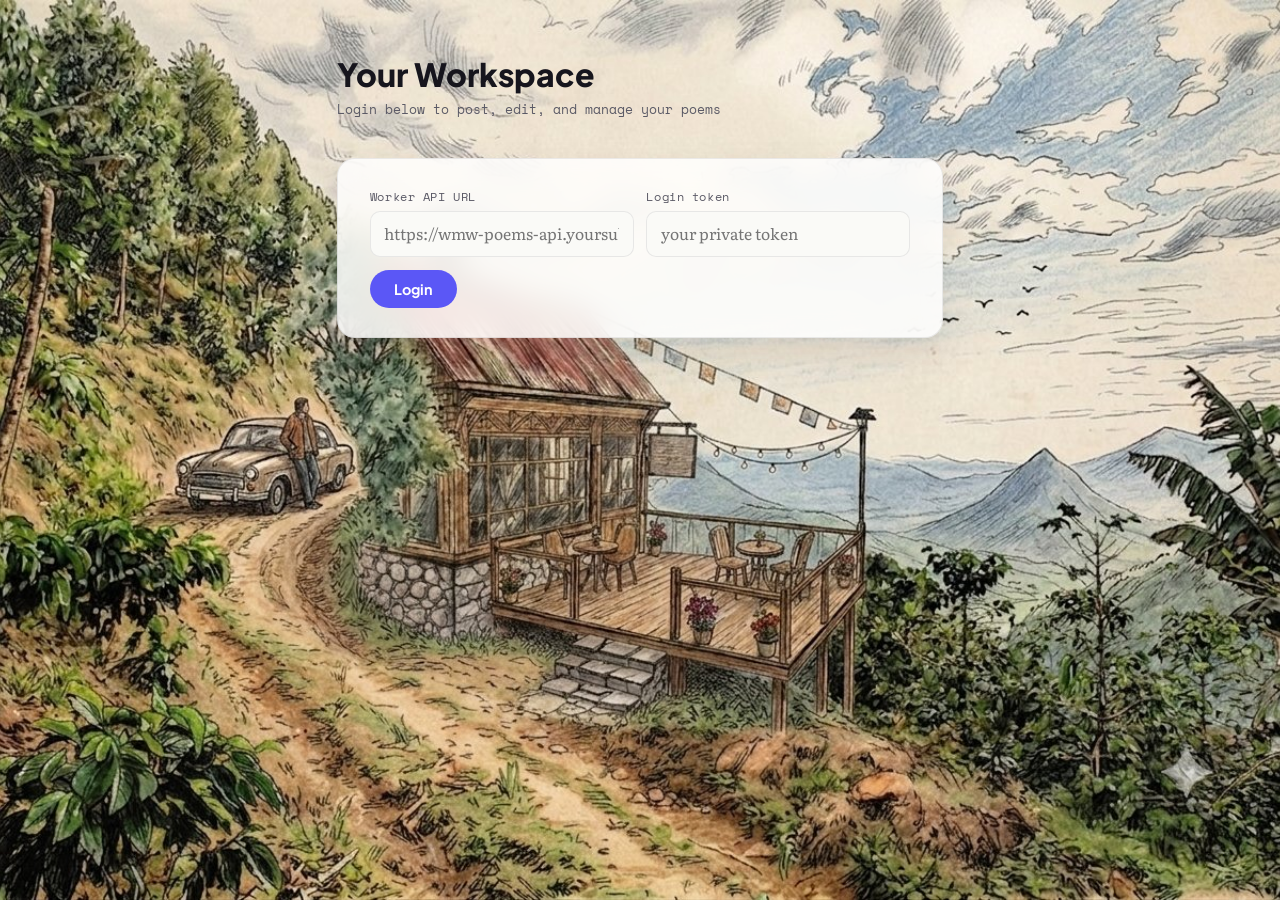
==== login.html @ 7a577642 "Add files via upload" ====
<!DOCTYPE html>
<html lang="en">
<head>
<meta charset="UTF-8">
<meta name="viewport" content="width=device-width, initial-scale=1.0">
<title>Login — Your Workspace | Words and Music on Wheels</title>
<meta name="robots" content="noindex, nofollow">
<link rel="icon" href="favicon.ico" type="image/x-icon">
<link rel="preconnect" href="https://fonts.googleapis.com">
<link rel="preconnect" href="https://fonts.gstatic.com" crossorigin>
<link href="https://fonts.googleapis.com/css2?family=Plus+Jakarta+Sans:wght@500;600;700;800&family=Literata:ital,wght@0,400;0,500&family=Space+Mono:wght@400;700&display=swap" rel="stylesheet">
<link rel="stylesheet" href="styles.css">
<style>
  .admin-wrap{ position:relative; z-index:1; max-width:760px; margin:0 auto; padding:6vh 6vw 10vh; }
  .admin-wrap h1{ font-size:2rem; font-weight:800; margin-bottom:0.4rem; color:var(--ink); }
  .admin-wrap .sub{ font-family:var(--mono); font-size:0.8rem; color:var(--ink-soft); margin-bottom:2.4rem; }
  .gate, .panel{
    background:rgba(255,255,255,0.86);
    backdrop-filter:blur(14px) saturate(160%);
    -webkit-backdrop-filter:blur(14px) saturate(160%);
    border:1px solid var(--line); border-radius:18px; padding:1.8rem 2rem; margin-bottom:2rem;
    box-shadow:0 14px 34px rgba(22,21,29,0.1);
  }
  .field{ display:flex; flex-direction:column; gap:0.4rem; margin-bottom:1.1rem; }
  .field label{ font-family:var(--mono); font-size:0.72rem; letter-spacing:0.05em; color:var(--ink-soft); }
  .field input, .field textarea{
    font-family:var(--serif); font-size:0.98rem; color:var(--ink);
    background:var(--bg); border:1px solid var(--line); border-radius:10px;
    padding:0.65rem 0.85rem; resize:vertical;
  }
  .field input:focus, .field textarea:focus{ outline:2px solid var(--indigo); outline-offset:1px; }
  .btn{
    background:var(--indigo); color:#fff; border:none; border-radius:999px;
    padding:0.65rem 1.5rem; font-family:var(--display); font-weight:700;
    font-size:0.9rem; cursor:pointer; transition:opacity 0.2s ease;
  }
  .btn:hover{ opacity:0.88; }
  .btn.danger{ background:var(--coral); }
  .btn.ghost{ background:none; border:1px solid var(--line); color:var(--ink-soft); }
  .status{ font-family:var(--mono); font-size:0.8rem; margin-top:0.8rem; min-height:1.2em; }
  .status.error{ color:var(--coral); }
  .status.ok{ color:var(--teal); }
  .entry-list{ display:flex; flex-direction:column; gap:1rem; }
  .entry-row{
    background:rgba(255,255,255,0.6); border:1px solid var(--line); border-radius:14px;
    padding:1rem 1.2rem; display:flex; justify-content:space-between; align-items:flex-start; gap:1rem;
  }
  .entry-row .meta{ font-family:var(--mono); font-size:0.72rem; color:var(--ink-soft); margin-bottom:0.2rem; }
  .entry-row h3{ font-size:1.05rem; font-weight:700; margin-bottom:0.3rem; }
  .entry-row .actions{ display:flex; gap:0.5rem; flex-shrink:0; }
  .entry-row .actions button{ font-size:0.78rem; padding:0.4rem 0.9rem; }
  #configBar{ display:flex; gap:0.8rem; flex-wrap:wrap; align-items:flex-end; margin-bottom:1.4rem; }
  #configBar .field{ margin-bottom:0; flex:1 1 220px; }
  [hidden]{ display:none !important; }
</style>
</head>
<body>
<div class="page-bg" aria-hidden="true"></div>

<div class="admin-wrap">
  <h1>Your Workspace</h1>
  <p class="sub">Login below to post, edit, and manage your poems</p>

  <div class="gate" id="configBar">
    <div class="field">
      <label for="apiBase">Worker API URL</label>
      <input type="text" id="apiBase" placeholder="https://wmw-poems-api.yoursubdomain.workers.dev">
    </div>
    <div class="field">
      <label for="token">Login token</label>
      <input type="password" id="token" placeholder="your private token">
    </div>
    <button class="btn" id="connectBtn">Login</button>
  </div>

  <p class="status" id="connectStatus"></p>

  <div id="app" hidden>
    <div class="panel">
      <h2 style="font-size:1.2rem; font-weight:800; margin-bottom:0.6rem;">First time setup</h2>
      <p style="font-family:var(--serif); font-size:0.92rem; color:var(--ink-soft); margin-bottom:1rem;">
        Your storage is empty. If you had the original 3 poems on the site before, import them here once —
        this is safe to skip if you already have poems saved.
      </p>
      <button class="btn ghost" id="seedBtn">Import original 3 poems</button>
      <p class="status" id="seedStatus"></p>
    </div>

    <div class="panel">
      <h2 style="font-size:1.2rem; font-weight:800; margin-bottom:1rem;">Add a new poem</h2>
      <div class="field">
        <label for="pDate">Date label (e.g. "14 June")</label>
        <input type="text" id="pDate" placeholder="14 June">
      </div>
      <div class="field">
        <label for="pTitle">Title</label>
        <input type="text" id="pTitle" placeholder="Poem title">
      </div>
      <div class="field">
        <label for="pBody">Lines (one per line)</label>
        <textarea id="pBody" rows="6" placeholder="Line one&#10;Line two&#10;Line three"></textarea>
      </div>
      <div class="field">
        <label for="pSign">Sign-off</label>
        <input type="text" id="pSign" value="— A.B.">
      </div>
      <button class="btn" id="addBtn">Add poem</button>
      <p class="status" id="addStatus"></p>
    </div>

    <div class="panel">
      <h2 style="font-size:1.2rem; font-weight:800; margin-bottom:1rem;">Existing poems</h2>
      <div class="entry-list" id="entryList"></div>
    </div>
  </div>
</div>

<script>
(function(){
  var apiBaseInput = document.getElementById('apiBase');
  var tokenInput = document.getElementById('token');
  var connectBtn = document.getElementById('connectBtn');
  var connectStatus = document.getElementById('connectStatus');
  var app = document.getElementById('app');
  var entryList = document.getElementById('entryList');
  var addBtn = document.getElementById('addBtn');
  var addStatus = document.getElementById('addStatus');
  var seedBtn = document.getElementById('seedBtn');
  var seedStatus = document.getElementById('seedStatus');

  var apiBase = '';
  var token = '';

  try {
    apiBaseInput.value = sessionStorage.getItem('wmw_api_base') || '';
    tokenInput.value = sessionStorage.getItem('wmw_admin_token') || '';
  } catch(e){}

  function escapeHtml(s){
    return String(s).replace(/[&<>"']/g, function(c){
      return {'&':'&amp;','<':'&lt;','>':'&gt;','"':'&quot;',"'":'&#39;'}[c];
    });
  }

  function authHeaders(){
    return { 'Authorization': 'Bearer ' + token, 'Content-Type': 'application/json' };
  }

  function loadPoems(){
    entryList.innerHTML = '<p class="status">Loading…</p>';
    fetch(apiBase + '/poems')
      .then(function(r){ return r.json(); })
      .then(function(poems){
        if(!poems.length){
          entryList.innerHTML = '<p class="status">No poems yet.</p>';
          return;
        }
        entryList.innerHTML = '';
        poems.forEach(function(poem){
          var row = document.createElement('div');
          row.className = 'entry-row';
          row.innerHTML =
            '<div>' +
              '<div class="meta">' + escapeHtml(poem.date || '') + '</div>' +
              '<h3>' + escapeHtml(poem.title) + '</h3>' +
              '<div style="font-size:0.85rem; color:var(--ink-soft); white-space:pre-line;">' +
                escapeHtml(poem.body.join('\n')) +
              '</div>' +
            '</div>' +
            '<div class="actions">' +
              '<button class="btn ghost" data-action="delete" data-id="' + poem.id + '">Delete</button>' +
            '</div>';
          entryList.appendChild(row);
        });
      })
      .catch(function(err){
        entryList.innerHTML = '<p class="status error">Could not load poems: ' + escapeHtml(err.message) + '</p>';
      });
  }

  entryList.addEventListener('click', function(e){
    var btn = e.target.closest('button[data-action="delete"]');
    if(!btn) return;
    if(!confirm('Delete this poem? This cannot be undone.')) return;
    fetch(apiBase + '/poems/' + btn.dataset.id, { method:'DELETE', headers: authHeaders() })
      .then(function(r){ return r.json(); })
      .then(function(){ loadPoems(); })
      .catch(function(err){ alert('Delete failed: ' + err.message); });
  });

  seedBtn.addEventListener('click', function(){
    seedStatus.textContent = 'Importing…';
    seedStatus.className = 'status';
    fetch('poems.json')
      .then(function(r){
        if(!r.ok) throw new Error('poems.json not found at this path (status ' + r.status + ')');
        return r.json();
      })
      .then(function(poems){
        var chain = Promise.resolve();
        poems.forEach(function(poem){
          chain = chain.then(function(){
            return fetch(apiBase + '/poems', {
              method: 'POST',
              headers: authHeaders(),
              body: JSON.stringify(poem)
            });
          });
        });
        return chain;
      })
      .then(function(){
        seedStatus.textContent = 'Imported.';
        seedStatus.className = 'status ok';
        loadPoems();
      })
      .catch(function(err){
        seedStatus.textContent = 'Import failed: ' + err.message;
        seedStatus.className = 'status error';
      });
  });

  connectBtn.addEventListener('click', function(){
    apiBase = apiBaseInput.value.trim().replace(/\/$/, '');
    token = tokenInput.value.trim();
    if(!apiBase || !token){
      connectStatus.textContent = 'Enter both the Worker URL and your login token.';
      connectStatus.className = 'status error';
      return;
    }
    try {
      sessionStorage.setItem('wmw_api_base', apiBase);
      sessionStorage.setItem('wmw_admin_token', token);
    } catch(e){}

    connectStatus.textContent = 'Connecting…';
    connectStatus.className = 'status';

    fetch(apiBase + '/poems')
      .then(function(r){
        if(!r.ok) throw new Error('API responded with ' + r.status);
        return r.json();
      })
      .then(function(){
        connectStatus.textContent = 'Logged in.';
        connectStatus.className = 'status ok';
        app.hidden = false;
        loadPoems();
      })
      .catch(function(err){
        connectStatus.textContent = 'Could not log in: ' + err.message;
        connectStatus.className = 'status error';
      });
  });

  addBtn.addEventListener('click', function(){
    var date = document.getElementById('pDate').value.trim();
    var title = document.getElementById('pTitle').value.trim();
    var bodyLines = document.getElementById('pBody').value.split('\n').map(function(l){ return l.trim(); }).filter(Boolean);
    var sign = document.getElementById('pSign').value.trim() || '— A.B.';

    if(!title || !bodyLines.length){
      addStatus.textContent = 'Title and at least one line are required.';
      addStatus.className = 'status error';
      return;
    }

    addStatus.textContent = 'Saving…';
    addStatus.className = 'status';

    fetch(apiBase + '/poems', {
      method: 'POST',
      headers: authHeaders(),
      body: JSON.stringify({ date: date, title: title, body: bodyLines, sign: sign })
    })
      .then(function(r){
        if(!r.ok) throw new Error('Save failed with status ' + r.status);
        return r.json();
      })
      .then(function(){
        addStatus.textContent = 'Poem added.';
        addStatus.className = 'status ok';
        document.getElementById('pDate').value = '';
        document.getElementById('pTitle').value = '';
        document.getElementById('pBody').value = '';
        loadPoems();
      })
      .catch(function(err){
        addStatus.textContent = err.message;
        addStatus.className = 'status error';
      });
  });

  if(apiBaseInput.value && tokenInput.value){
    connectBtn.click();
  }
})();
</script>
</body>
</html>
---- styles.css ----
/* ============================================
   WORDS AND MUSIC ON WHEELS — light "lab" theme
   ============================================ */
:root{
  --bg:        #FAFAF7;
  --surface:   rgba(255,255,255,0.55);
  --ink:       #16151D;
  --ink-soft:  #5B5A66;
  --line:      rgba(22,21,29,0.08);

  --coral:      #FF6B57;
  --coral-soft: #FFE4DC;
  --coral-bg:   #FFF6F3;

  --indigo:      #5B57F6;
  --indigo-soft: #E4E2FF;
  --indigo-bg:   #F5F4FF;

  --teal:      #0FBF8F;
  --teal-soft: #D3F7EA;
  --teal-bg:   #F1FBF7;

  --amber:     #FFB020;

  --display: 'Plus Jakarta Sans', sans-serif;
  --serif:   'Literata', 'Noto Serif Devanagari', Georgia, serif;
  --mono:    'Space Mono', monospace;
  --hand:    'Kalam', cursive;
}

*,*::before,*::after{ box-sizing:border-box; }
html{ scroll-behavior:smooth; }

.segnav,
.spec,
.plate-card,
.track,
.eq-banner,
.diary-entry{
  backdrop-filter:blur(14px) saturate(160%);
  -webkit-backdrop-filter:blur(14px) saturate(160%);
  border:1px solid rgba(255,255,255,0.4);
}

body{
  margin:0;
  position:relative;
  background:var(--bg);
  color:var(--ink);
  font-family:var(--serif);
  -webkit-font-smoothing:antialiased;
}

.page-bg{
  position:fixed;
  inset:0;
  z-index:-1;
  background:url('hero-bg.jpg') center center / cover no-repeat;
}

h1,h2,h3{ font-family:var(--display); margin:0; }
p{ margin:0; }
a{ color:inherit; }

@media (prefers-reduced-motion: reduce){
  *{ animation-duration:0.01ms !important; animation-iteration-count:1 !important; transition-duration:0.01ms !important; scroll-behavior:auto !important; }
}

/* ============================================
   HERO
   ============================================ */
.hero{
  position:relative;
  min-height:100svh;
  display:flex;
  flex-direction:column;
  justify-content:center;
  padding:8vh 6vw 10vh;
  overflow:hidden;
}

.hero-scene{
  position:absolute;
  inset:0;
  z-index:0;
  overflow:hidden;
}
.hero-scene svg{
  width:100%;
  height:100%;
  display:block;
}
.hero-scrim{
  position:absolute;
  inset:0;
  background:linear-gradient(180deg,
    rgba(251,246,236,0.10) 0%,
    rgba(251,246,236,0.02) 45%,
    rgba(251,246,236,0) 100%);
  pointer-events:none;
}

.hero-inner{
  position:relative;
  z-index:1;
  max-width:900px;
  background:rgba(255,255,255,0.28);
  backdrop-filter:blur(18px) saturate(160%);
  -webkit-backdrop-filter:blur(18px) saturate(160%);
  border-radius:24px;
  border:1px solid rgba(255,255,255,0.45);
  padding:2rem 2.4rem;
  box-shadow:
    0 20px 50px rgba(22,21,29,0.12),
    inset 0 1px 0 rgba(255,255,255,0.5);
}

.kicker{
  font-family:var(--mono);
  font-size:0.75rem;
  letter-spacing:0.16em;
  color:var(--ink-soft);
  margin-bottom:1.6rem;
}

.hero-title{
  font-weight:800;
  font-size:clamp(2.6rem, 7.5vw, 5.6rem);
  line-height:1.02;
  letter-spacing:-0.02em;
  color:var(--ink);
}

.grad-text{
  background:linear-gradient(100deg, var(--coral), var(--indigo) 55%, var(--teal));
  -webkit-background-clip:text;
  background-clip:text;
  color:transparent;
}

.hero-sub{
  font-family:var(--serif);
  font-style:italic;
  font-size:clamp(1.05rem, 2vw, 1.35rem);
  color:var(--ink-soft);
  margin-top:1.6rem;
  max-width:38ch;
}

/* ---- segmented pill nav ---- */
.segnav{
  position:relative;
  z-index:1;
  margin-top:6vh;
  display:inline-flex;
  gap:0.3rem;
  background:var(--surface);
  border:1px solid var(--line);
  border-radius:999px;
  padding:0.4rem;
  box-shadow:0 12px 30px rgba(22,21,29,0.08);
}

.segnav-pill{
  position:absolute;
  top:0.4rem; bottom:0.4rem;
  left:0.4rem;
  width:100px;
  border-radius:999px;
  background:var(--coral-soft);
  transition:left 0.35s cubic-bezier(.62,.14,.31,1), width 0.35s cubic-bezier(.62,.14,.31,1), background 0.35s ease;
  z-index:0;
}

.segbtn{
  position:relative;
  z-index:1;
  display:inline-flex;
  align-items:center;
  gap:0.55rem;
  background:none;
  border:none;
  cursor:pointer;
  font-family:var(--display);
  font-weight:600;
  font-size:0.92rem;
  color:var(--ink-soft);
  padding:0.7rem 1.3rem;
  border-radius:999px;
  transition:color 0.2s ease;
}

.segbtn .dot{
  width:8px; height:8px;
  border-radius:50%;
  background:currentColor;
  opacity:0.5;
}

.segbtn:hover{ color:var(--ink); }
.segbtn:focus-visible{ outline:2px solid var(--indigo); outline-offset:3px; }
.segbtn.active{ color:var(--ink); }
.segbtn.active .dot{ opacity:1; }

/* ============================================
   STATIONS (shared)
   ============================================ */
.station{ padding:9vh 6vw; scroll-margin-top:1rem; }

.station-head{ max-width:640px; margin-bottom:4rem; }

.station-freq{
  display:block;
  font-family:var(--mono);
  font-size:0.8rem;
  letter-spacing:0.2em;
  margin-bottom:0.8rem;
}

.station-title{
  font-size:clamp(2.1rem, 5vw, 3.2rem);
  font-weight:800;
  letter-spacing:-0.01em;
  margin-bottom:0.6rem;
  color:var(--ink);
}

.station-note{
  font-family:var(--serif);
  font-style:italic;
  color:var(--ink-soft);
  font-size:1.05rem;
}

.card-grid{
  display:grid;
  gap:1.6rem;
  grid-template-columns:repeat(auto-fit, minmax(260px, 1fr));
}

.station-footer-note{
  margin-top:3rem;
  font-family:var(--mono);
  font-size:0.8rem;
  color:var(--ink-soft);
}

/* ============================================
   POETRY — coral / diary
   ============================================ */
.station-poetry{ background:rgba(255,246,243,0.5); }
.station-poetry .station-freq{ color:var(--coral); }

.diary-stack{
  display:flex;
  flex-direction:column;
  gap:1.4rem;
  max-width:640px;
  perspective:1800px;
}

.diary-entry{
  background:
    repeating-linear-gradient(
      var(--surface) 0px, var(--surface) 1.9rem,
      var(--coral-soft) 1.9rem, var(--coral-soft) calc(1.9rem + 1px)
    );
  border:1px solid var(--line);
  border-radius:18px;
  padding:1.7rem 2rem 2rem;
  position:relative;
  box-shadow:0 14px 34px rgba(255,107,87,0.14);
  transform-origin:top center;
  transform-style:preserve-3d;
  backface-visibility:hidden;
  will-change:transform, opacity;
}

.diary-entry::before{
  content:"";
  position:absolute;
  top:0; right:1.9rem;
  width:30px; height:30px;
  border-radius:0 0 4px 0;
  background:
    linear-gradient(135deg, transparent 50%, var(--coral-bg) 50%),
    linear-gradient(135deg, rgba(22,21,29,0.1) 50%, transparent 51%);
}

.diary-dateline{
  display:flex;
  align-items:baseline;
  gap:0.8rem;
  margin-bottom:0.6rem;
}

.diary-date{
  font-family:var(--hand);
  font-size:1.3rem;
  color:var(--coral);
}

.diary-rule{
  flex:1;
  height:1px;
  background:var(--line);
}

.diary-title{
  font-family:var(--hand);
  font-weight:700;
  font-size:1.7rem;
  color:var(--ink);
  margin-bottom:0.9rem;
}

.poem-body{
  font-family:var(--serif);
  font-size:1.02rem;
  line-height:1.75;
  color:var(--ink);
}

.diary-sign{
  margin-top:1.3rem;
  font-family:var(--hand);
  font-size:1.1rem;
  color:var(--ink-soft);
  text-align:right;
}

.station-poetry .station-footer-note{ color:var(--ink-soft); }

/* ============================================
   GARAGE — indigo
   ============================================ */
.station-garage{ background:rgba(245,244,255,0.5); }
.station-garage .station-freq{ color:var(--indigo); }

.spec-strip{
  display:flex;
  flex-wrap:wrap;
  gap:1rem;
  margin:0 0 4rem;
}
.spec{
  flex:1 1 150px;
  background:var(--surface);
  border:1px solid var(--line);
  border-radius:16px;
  padding:1.3rem 1.5rem;
  box-shadow:0 8px 22px rgba(91,87,246,0.08);
}
.spec dt{
  font-family:var(--display);
  font-size:2.2rem;
  font-weight:800;
  color:var(--indigo);
  line-height:1;
}
.spec dd{
  margin:0.5rem 0 0;
  font-family:var(--mono);
  font-size:0.72rem;
  letter-spacing:0.04em;
  color:var(--ink-soft);
}

.plate-card{
  background:var(--surface);
  border:1px solid var(--line);
  border-radius:18px;
  padding:1.9rem 1.8rem 2.1rem;
  box-shadow:0 10px 26px rgba(91,87,246,0.08);
  transition:transform 0.25s ease, box-shadow 0.25s ease;
}
.plate-card:hover{
  transform:translateY(-4px);
  box-shadow:0 18px 36px rgba(91,87,246,0.16);
}

.plate-icon{
  width:52px;
  height:52px;
  margin-bottom:1.3rem;
  padding:10px;
  background:var(--indigo-soft);
  border-radius:14px;
}

.plate-card h3{
  font-size:1.2rem;
  font-weight:700;
  color:var(--ink);
  margin-bottom:0.7rem;
}

.plate-card p{
  font-family:var(--serif);
  font-size:0.96rem;
  line-height:1.65;
  color:var(--ink-soft);
}

/* ============================================
   SOUND — teal / equalizer
   ============================================ */
.station-sound{ background:rgba(241,251,247,0.5); }
.station-sound .station-freq{ color:var(--teal); }

.sound-head{
  display:flex;
  justify-content:space-between;
  align-items:flex-end;
  gap:2rem;
  flex-wrap:wrap;
}

.eq-banner{
  display:flex;
  align-items:flex-end;
  gap:4px;
  height:64px;
  padding:10px 14px;
  background:var(--surface);
  border:1px solid var(--line);
  border-radius:16px;
  box-shadow:0 10px 26px rgba(15,191,143,0.1);
}
.eq-banner i{
  display:block;
  width:5px;
  border-radius:2px;
  background:linear-gradient(to top, var(--teal), var(--amber));
  animation:eq-move 1.4s ease-in-out infinite;
}
.eq-banner i:nth-child(1){ height:30%; animation-delay:-1.2s; }
.eq-banner i:nth-child(2){ height:70%; animation-delay:-0.9s; }
.eq-banner i:nth-child(3){ height:45%; animation-delay:-0.5s; }
.eq-banner i:nth-child(4){ height:90%; animation-delay:-1.4s; }
.eq-banner i:nth-child(5){ height:55%; animation-delay:-0.2s; }
.eq-banner i:nth-child(6){ height:75%; animation-delay:-0.7s; }
.eq-banner i:nth-child(7){ height:35%; animation-delay:-1.0s; }
.eq-banner i:nth-child(8){ height:95%; animation-delay:-0.3s; }
.eq-banner i:nth-child(9){ height:60%; animation-delay:-1.3s; }
.eq-banner i:nth-child(10){ height:40%; animation-delay:-0.6s; }
.eq-banner i:nth-child(11){ height:80%; animation-delay:-0.1s; }
.eq-banner i:nth-child(12){ height:50%; animation-delay:-1.1s; }
.eq-banner i:nth-child(13){ height:88%; animation-delay:-0.4s; }
.eq-banner i:nth-child(14){ height:32%; animation-delay:-0.8s; }
.eq-banner i:nth-child(15){ height:65%; animation-delay:-1.35s; }
.eq-banner i:nth-child(16){ height:42%; animation-delay:-0.15s; }

@keyframes eq-move{
  0%,100%{ transform:scaleY(0.35); }
  50%{ transform:scaleY(1); }
}

.tracklist{
  list-style:none;
  margin:0; padding:0;
  max-width:760px;
  display:flex;
  flex-direction:column;
  gap:1rem;
}

.track{
  display:flex;
  align-items:center;
  gap:1.4rem;
  padding:1.4rem 1.6rem;
  background:var(--surface);
  border:1px solid var(--line);
  border-radius:16px;
  box-shadow:0 8px 22px rgba(15,191,143,0.08);
}

.track-no{
  font-family:var(--mono);
  color:var(--teal);
  font-size:0.9rem;
  width:2ch;
  flex-shrink:0;
}

.track-body{ flex:1; min-width:0; }

.track-title{
  font-family:var(--display);
  font-size:1.15rem;
  font-weight:700;
  color:var(--ink);
}

.track-note{
  font-family:var(--serif);
  font-style:italic;
  font-size:0.92rem;
  color:var(--ink-soft);
  margin-top:0.35rem;
}

.vu{
  display:flex;
  align-items:flex-end;
  gap:3px;
  height:24px;
  flex-shrink:0;
}
.vu i{
  display:block;
  width:3px;
  background:linear-gradient(to top, var(--teal), var(--amber));
  border-radius:1px;
  animation:vu-bounce 1.1s ease-in-out infinite;
}
.vu i:nth-child(1){ height:35%; animation-delay:0s; }
.vu i:nth-child(2){ height:75%; animation-delay:0.1s; }
.vu i:nth-child(3){ height:50%; animation-delay:0.2s; }
.vu i:nth-child(4){ height:95%; animation-delay:0.3s; }
.vu i:nth-child(5){ height:60%; animation-delay:0.4s; }
.vu i:nth-child(6){ height:80%; animation-delay:0.5s; }
.vu i:nth-child(7){ height:45%; animation-delay:0.6s; }

@keyframes vu-bounce{
  0%,100%{ transform:scaleY(0.5); }
  50%{ transform:scaleY(1); }
}

/* ============================================
   ABOUT
   ============================================ */
.about{
  background:rgba(250,250,247,0.5);
  padding:11vh 6vw;
  border-top:1px solid var(--line);
}
.about-inner{ max-width:560px; }
.about h2{
  font-size:1.6rem;
  font-weight:800;
  margin-bottom:1.3rem;
  color:var(--ink);
}
.about p{
  font-family:var(--serif);
  font-size:1.02rem;
  line-height:1.75;
  color:var(--ink-soft);
}
.about-signoff{
  margin-top:1.4rem;
  font-family:var(--mono);
  font-size:0.85rem;
  color:var(--ink);
}

/* ============================================
   FOOTER
   ============================================ */
.site-footer{
  background:rgba(255,255,255,0.72);
  backdrop-filter:blur(16px) saturate(160%);
  -webkit-backdrop-filter:blur(16px) saturate(160%);
  border-top:1px solid var(--line);
  padding:2.8rem 6vw 1.8rem;
}

.footer-grid{
  display:grid;
  grid-template-columns:1.1fr 0.7fr 0.7fr 1.3fr;
  gap:0;
  max-width:1200px;
  align-items:start;
}

.footer-col{
  padding:0 1.4rem;
  border-left:1px solid var(--line);
}
.footer-col:first-child{
  padding-left:0;
  border-left:none;
}
.footer-col-tight{
  padding:0 1rem;
}
.footer-col-suggest{
  padding-right:0;
}

.footer-brand{
  display:flex;
  flex-direction:column;
  gap:0.5rem;
}

.footer-dial{
  width:16px; height:16px;
  border-radius:50%;
  background:linear-gradient(135deg, var(--coral), var(--indigo), var(--teal));
  margin-bottom:0.3rem;
}

.footer-name{
  font-family:var(--display);
  font-weight:800;
  font-size:1.05rem;
  color:var(--ink);
}

.footer-tagline{
  font-family:var(--mono);
  font-size:0.75rem;
  color:var(--ink-soft);
}

.footer-col-title{
  font-family:var(--mono);
  font-size:0.7rem;
  letter-spacing:0.12em;
  text-transform:uppercase;
  color:var(--ink-soft);
  margin-bottom:1rem;
}

.footer-nav{
  display:flex;
  flex-direction:column;
  gap:0.7rem;
}

.footer-nav a,
.footer-nav-btn{
  font-family:var(--display);
  font-weight:700;
  font-size:0.92rem;
  color:var(--ink);
  text-decoration:none;
  background:none;
  border:none;
  padding:0;
  text-align:left;
  cursor:pointer;
  width:fit-content;
  transition:color 0.2s ease;
}
.footer-nav a:hover,
.footer-nav-btn:hover{ color:var(--indigo); }

.footer-admin-link{
  display:inline-flex !important;
  align-items:center;
  gap:0.45rem;
  margin-top:0.2rem;
  padding:0.4rem 0.9rem !important;
  border-radius:999px;
  background:var(--indigo-soft);
  color:var(--indigo) !important;
  width:fit-content;
}
.footer-admin-link:hover{ background:var(--indigo); color:#fff !important; }

.footer-copyright{
  max-width:1100px;
  margin-top:3rem;
  padding-top:1.6rem;
  border-top:1px solid var(--line);
  font-family:var(--mono);
  font-size:0.72rem;
  color:var(--ink-soft);
}

.suggest-form{
  max-width:100%;
  margin-top:0;
  display:flex;
  flex-direction:column;
  gap:0.8rem;
  background:var(--surface);
  border:1px solid var(--line);
  border-radius:16px;
  padding:1.3rem 1.4rem 1.4rem;
  box-shadow:0 10px 26px rgba(22,21,29,0.06);
}

.suggest-form-title{
  font-family:var(--display);
  font-weight:800;
  font-size:1.02rem;
  color:var(--ink);
}

.suggest-row{
  display:flex;
  flex-direction:column;
  gap:0.4rem;
}

.suggest-label{
  font-family:var(--mono);
  font-size:0.7rem;
  letter-spacing:0.05em;
  color:var(--ink-soft);
}

.suggest-input,
.suggest-textarea{
  font-family:var(--serif);
  font-size:0.92rem;
  color:var(--ink);
  background:var(--bg);
  border:1px solid var(--line);
  border-radius:10px;
  padding:0.6rem 0.8rem;
  resize:vertical;
}
.suggest-input:focus,
.suggest-textarea:focus{ outline:2px solid var(--indigo); outline-offset:1px; }

.suggest-actions{
  display:flex;
  align-items:center;
  gap:1rem;
}

.suggest-submit{
  background:var(--indigo);
  color:#fff;
  border:none;
  border-radius:999px;
  padding:0.55rem 1.5rem;
  font-family:var(--display);
  font-weight:700;
  font-size:0.88rem;
  cursor:pointer;
  transition:opacity 0.2s ease;
}
.suggest-submit:hover{ opacity:0.88; }

.suggest-status{
  font-family:var(--mono);
  font-size:0.75rem;
  color:var(--teal);
}

/* ============================================
   RESPONSIVE
   ============================================ */
@media (max-width:640px){
  .station{ padding:7vh 6vw; }
  .track{ flex-wrap:wrap; }
  .eq-banner{ height:44px; }
  .eq-banner i:nth-child(n+11){ display:none; }
  .diary-entry{ transform:none; }
  .spec{ flex:1 1 130px; padding:1.1rem 1.2rem; }
  .spec dt{ font-size:1.7rem; }
  .segnav{ flex-wrap:wrap; }
  .footer-grid{ grid-template-columns:1fr; gap:2rem; }
  .footer-col, .footer-col-tight, .footer-col-suggest{ border-left:none; border-top:1px solid var(--line); padding:1.6rem 0 0; }
  .footer-col:first-child{ border-top:none; padding-top:0; }
}
/* ===== Additions for new hero background photo + name signature ===== */

.hero-scene-photo {
  background-size: cover;
  background-position: center;
  background-repeat: no-repeat;
  width: 100%;
  height: 100%;
}

.hero-signature {
  display: block;
  height: 56px;
  width: auto;
  margin: 0 0 12px 0;
}

@media (min-width: 768px) {
  .hero-signature {
    height: 72px;
  }
}
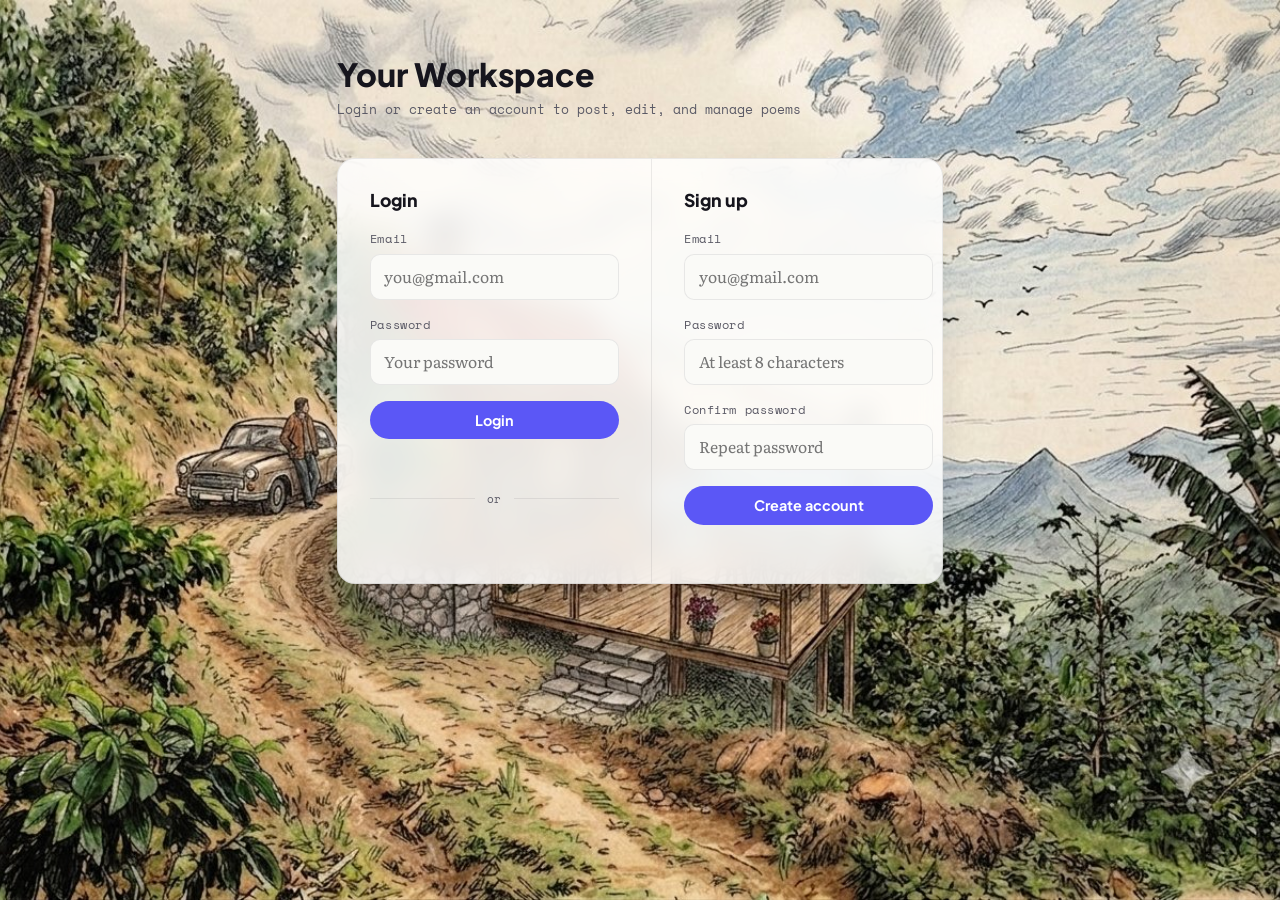
==== commit fd238eea: "Add files via upload" ====
--- a/login.html
+++ b/login.html
@@ -10,6 +10,7 @@
 <link rel="preconnect" href="https://fonts.gstatic.com" crossorigin>
 <link href="https://fonts.googleapis.com/css2?family=Plus+Jakarta+Sans:wght@500;600;700;800&family=Literata:ital,wght@0,400;0,500&family=Space+Mono:wght@400;700&display=swap" rel="stylesheet">
 <link rel="stylesheet" href="styles.css">
+<script src="https://accounts.google.com/gsi/client" async defer></script>
 <style>
   .admin-wrap{ position:relative; z-index:1; max-width:760px; margin:0 auto; padding:6vh 6vw 10vh; }
   .admin-wrap h1{ font-size:2rem; font-weight:800; margin-bottom:0.4rem; color:var(--ink); }
@@ -18,10 +19,21 @@
     background:rgba(255,255,255,0.86);
     backdrop-filter:blur(14px) saturate(160%);
     -webkit-backdrop-filter:blur(14px) saturate(160%);
-    border:1px solid var(--line); border-radius:18px; padding:1.8rem 2rem; margin-bottom:2rem;
+    border:1px solid var(--line); border-radius:18px;
     box-shadow:0 14px 34px rgba(22,21,29,0.1);
   }
-  .field{ display:flex; flex-direction:column; gap:0.4rem; margin-bottom:1.1rem; }
+  .panel{ padding:1.8rem 2rem; margin-bottom:2rem; }
+
+  .auth-columns{
+    display:grid;
+    grid-template-columns:1fr 1fr;
+    gap:0;
+  }
+  .auth-col{ padding:1.9rem 2rem; }
+  .auth-col + .auth-col{ border-left:1px solid var(--line); }
+  .auth-col h2{ font-size:1.1rem; font-weight:800; margin-bottom:1.2rem; color:var(--ink); }
+
+  .field{ display:flex; flex-direction:column; gap:0.4rem; margin-bottom:1rem; }
   .field label{ font-family:var(--mono); font-size:0.72rem; letter-spacing:0.05em; color:var(--ink-soft); }
   .field input, .field textarea{
     font-family:var(--serif); font-size:0.98rem; color:var(--ink);
@@ -32,14 +44,24 @@
   .btn{
     background:var(--indigo); color:#fff; border:none; border-radius:999px;
     padding:0.65rem 1.5rem; font-family:var(--display); font-weight:700;
-    font-size:0.9rem; cursor:pointer; transition:opacity 0.2s ease;
+    font-size:0.9rem; cursor:pointer; transition:opacity 0.2s ease; width:100%;
   }
   .btn:hover{ opacity:0.88; }
   .btn.danger{ background:var(--coral); }
-  .btn.ghost{ background:none; border:1px solid var(--line); color:var(--ink-soft); }
+  .btn.ghost{ background:none; border:1px solid var(--line); color:var(--ink-soft); width:auto; }
   .status{ font-family:var(--mono); font-size:0.8rem; margin-top:0.8rem; min-height:1.2em; }
   .status.error{ color:var(--coral); }
   .status.ok{ color:var(--teal); }
+
+  .divider{
+    display:flex; align-items:center; gap:0.8rem;
+    margin:1.4rem 0 1.2rem;
+    font-family:var(--mono); font-size:0.7rem; color:var(--ink-soft);
+  }
+  .divider::before, .divider::after{ content:""; flex:1; height:1px; background:var(--line); }
+
+  .google-btn-wrap{ display:flex; justify-content:center; }
+
   .entry-list{ display:flex; flex-direction:column; gap:1rem; }
   .entry-row{
     background:rgba(255,255,255,0.6); border:1px solid var(--line); border-radius:14px;
@@ -48,10 +70,20 @@
   .entry-row .meta{ font-family:var(--mono); font-size:0.72rem; color:var(--ink-soft); margin-bottom:0.2rem; }
   .entry-row h3{ font-size:1.05rem; font-weight:700; margin-bottom:0.3rem; }
   .entry-row .actions{ display:flex; gap:0.5rem; flex-shrink:0; }
-  .entry-row .actions button{ font-size:0.78rem; padding:0.4rem 0.9rem; }
-  #configBar{ display:flex; gap:0.8rem; flex-wrap:wrap; align-items:flex-end; margin-bottom:1.4rem; }
-  #configBar .field{ margin-bottom:0; flex:1 1 220px; }
+  .entry-row .actions button{ font-size:0.78rem; padding:0.4rem 0.9rem; width:auto; }
+
+  .session-bar{
+    display:flex; justify-content:space-between; align-items:center;
+    margin-bottom:1.6rem; font-family:var(--mono); font-size:0.8rem; color:var(--ink-soft);
+  }
+  .session-bar button{ width:auto; padding:0.45rem 1.1rem; font-size:0.8rem; }
+
   [hidden]{ display:none !important; }
+
+  @media (max-width:640px){
+    .auth-columns{ grid-template-columns:1fr; }
+    .auth-col + .auth-col{ border-left:none; border-top:1px solid var(--line); }
+  }
 </style>
 </head>
 <body>
@@ -59,23 +91,55 @@
 
 <div class="admin-wrap">
   <h1>Your Workspace</h1>
-  <p class="sub">Login below to post, edit, and manage your poems</p>
-
-  <div class="gate" id="configBar">
-    <div class="field">
-      <label for="apiBase">Worker API URL</label>
-      <input type="text" id="apiBase" placeholder="https://wmw-poems-api.yoursubdomain.workers.dev">
+  <p class="sub">Login or create an account to post, edit, and manage poems</p>
+
+  <div class="gate" id="authGate">
+    <div class="auth-columns">
+      <div class="auth-col">
+        <h2>Login</h2>
+        <div class="field">
+          <label for="loginEmail">Email</label>
+          <input type="email" id="loginEmail" placeholder="you@gmail.com">
+        </div>
+        <div class="field">
+          <label for="loginPassword">Password</label>
+          <input type="password" id="loginPassword" placeholder="Your password">
+        </div>
+        <button class="btn" id="loginBtn">Login</button>
+        <p class="status" id="loginStatus"></p>
+
+        <div class="divider">or</div>
+        <div class="google-btn-wrap">
+          <div id="googleBtn"></div>
+        </div>
+      </div>
+
+      <div class="auth-col">
+        <h2>Sign up</h2>
+        <div class="field">
+          <label for="signupEmail">Email</label>
+          <input type="email" id="signupEmail" placeholder="you@gmail.com">
+        </div>
+        <div class="field">
+          <label for="signupPassword">Password</label>
+          <input type="password" id="signupPassword" placeholder="At least 8 characters">
+        </div>
+        <div class="field">
+          <label for="signupPassword2">Confirm password</label>
+          <input type="password" id="signupPassword2" placeholder="Repeat password">
+        </div>
+        <button class="btn" id="signupBtn">Create account</button>
+        <p class="status" id="signupStatus"></p>
+      </div>
     </div>
-    <div class="field">
-      <label for="token">Login token</label>
-      <input type="password" id="token" placeholder="your private token">
+  </div>
+
+  <div id="app" hidden>
+    <div class="session-bar">
+      <span id="sessionEmail"></span>
+      <button class="btn ghost" id="logoutBtn">Log out</button>
     </div>
-    <button class="btn" id="connectBtn">Login</button>
-  </div>
-
-  <p class="status" id="connectStatus"></p>
-
-  <div id="app" hidden>
+
     <div class="panel">
       <h2 style="font-size:1.2rem; font-weight:800; margin-bottom:0.6rem;">First time setup</h2>
       <p style="font-family:var(--serif); font-size:0.92rem; color:var(--ink-soft); margin-bottom:1rem;">
@@ -104,7 +168,7 @@
         <label for="pSign">Sign-off</label>
         <input type="text" id="pSign" value="— A.B.">
       </div>
-      <button class="btn" id="addBtn">Add poem</button>
+      <button class="btn" id="addBtn" style="width:auto;">Add poem</button>
       <p class="status" id="addStatus"></p>
     </div>
 
@@ -117,24 +181,42 @@
 
 <script>
 (function(){
-  var apiBaseInput = document.getElementById('apiBase');
-  var tokenInput = document.getElementById('token');
-  var connectBtn = document.getElementById('connectBtn');
-  var connectStatus = document.getElementById('connectStatus');
+  // ---- Fixed config: no API URL or token entry for the user ----
+  var API_BASE = "https://wmw-poems-api.ash-bhagat0511.workers.dev";
+  var GOOGLE_CLIENT_ID = "236184694606-giqg94l88p9u8l5ocvkvpla6g1ugvphi.apps.googleusercontent.com";
+
+  var authGate = document.getElementById('authGate');
   var app = document.getElementById('app');
-  var entryList = document.getElementById('entryList');
-  var addBtn = document.getElementById('addBtn');
-  var addStatus = document.getElementById('addStatus');
-  var seedBtn = document.getElementById('seedBtn');
-  var seedStatus = document.getElementById('seedStatus');
-
-  var apiBase = '';
-  var token = '';
-
-  try {
-    apiBaseInput.value = sessionStorage.getItem('wmw_api_base') || '';
-    tokenInput.value = sessionStorage.getItem('wmw_admin_token') || '';
-  } catch(e){}
+  var sessionEmailEl = document.getElementById('sessionEmail');
+
+  var token = null;
+  var userEmail = null;
+
+  function saveSession(t, email){
+    token = t; userEmail = email;
+    try {
+      localStorage.setItem('wmw_session', JSON.stringify({ token: t, email: email }));
+    } catch(e){}
+    enterApp();
+  }
+
+  function clearSession(){
+    token = null; userEmail = null;
+    try { localStorage.removeItem('wmw_session'); } catch(e){}
+    app.hidden = true;
+    authGate.hidden = false;
+  }
+
+  function enterApp(){
+    authGate.hidden = true;
+    app.hidden = false;
+    sessionEmailEl.textContent = 'Logged in as ' + userEmail;
+    loadPoems();
+  }
+
+  function authHeaders(){
+    return { 'Authorization': 'Bearer ' + token, 'Content-Type': 'application/json' };
+  }
 
   function escapeHtml(s){
     return String(s).replace(/[&<>"']/g, function(c){
@@ -142,13 +224,126 @@
     });
   }
 
-  function authHeaders(){
-    return { 'Authorization': 'Bearer ' + token, 'Content-Type': 'application/json' };
-  }
-
+  // ---- Restore existing session ----
+  try {
+    var saved = JSON.parse(localStorage.getItem('wmw_session') || 'null');
+    if(saved && saved.token && saved.email){
+      token = saved.token; userEmail = saved.email;
+      enterApp();
+    }
+  } catch(e){}
+
+  document.getElementById('logoutBtn').addEventListener('click', clearSession);
+
+  // ---- Email/password login ----
+  document.getElementById('loginBtn').addEventListener('click', function(){
+    var email = document.getElementById('loginEmail').value.trim();
+    var password = document.getElementById('loginPassword').value;
+    var status = document.getElementById('loginStatus');
+    if(!email || !password){
+      status.textContent = 'Enter your email and password.';
+      status.className = 'status error';
+      return;
+    }
+    status.textContent = 'Logging in…';
+    status.className = 'status';
+    fetch(API_BASE + '/auth/login', {
+      method: 'POST',
+      headers: { 'Content-Type': 'application/json' },
+      body: JSON.stringify({ email: email, password: password })
+    })
+      .then(function(r){ return r.json().then(function(d){ return { ok: r.ok, data: d }; }); })
+      .then(function(res){
+        if(!res.ok) throw new Error(res.data.error || 'Login failed');
+        status.textContent = '';
+        saveSession(res.data.token, res.data.email);
+      })
+      .catch(function(err){
+        status.textContent = err.message;
+        status.className = 'status error';
+      });
+  });
+
+  // ---- Email/password signup ----
+  document.getElementById('signupBtn').addEventListener('click', function(){
+    var email = document.getElementById('signupEmail').value.trim();
+    var password = document.getElementById('signupPassword').value;
+    var password2 = document.getElementById('signupPassword2').value;
+    var status = document.getElementById('signupStatus');
+
+    if(!email || !password){
+      status.textContent = 'Enter an email and password.';
+      status.className = 'status error';
+      return;
+    }
+    if(password.length < 8){
+      status.textContent = 'Password must be at least 8 characters.';
+      status.className = 'status error';
+      return;
+    }
+    if(password !== password2){
+      status.textContent = 'Passwords do not match.';
+      status.className = 'status error';
+      return;
+    }
+
+    status.textContent = 'Creating account…';
+    status.className = 'status';
+    fetch(API_BASE + '/auth/signup', {
+      method: 'POST',
+      headers: { 'Content-Type': 'application/json' },
+      body: JSON.stringify({ email: email, password: password })
+    })
+      .then(function(r){ return r.json().then(function(d){ return { ok: r.ok, data: d }; }); })
+      .then(function(res){
+        if(!res.ok) throw new Error(res.data.error || 'Sign up failed');
+        status.textContent = '';
+        saveSession(res.data.token, res.data.email);
+      })
+      .catch(function(err){
+        status.textContent = err.message;
+        status.className = 'status error';
+      });
+  });
+
+  // ---- Google Sign-In ----
+  function handleGoogleCredential(response){
+    fetch(API_BASE + '/auth/google', {
+      method: 'POST',
+      headers: { 'Content-Type': 'application/json' },
+      body: JSON.stringify({ credential: response.credential })
+    })
+      .then(function(r){ return r.json().then(function(d){ return { ok: r.ok, data: d }; }); })
+      .then(function(res){
+        if(!res.ok) throw new Error(res.data.error || 'Google sign-in failed');
+        saveSession(res.data.token, res.data.email);
+      })
+      .catch(function(err){
+        var status = document.getElementById('loginStatus');
+        status.textContent = err.message;
+        status.className = 'status error';
+      });
+  }
+  window.handleGoogleCredential = handleGoogleCredential;
+
+  window.addEventListener('load', function(){
+    if(window.google && google.accounts && google.accounts.id && GOOGLE_CLIENT_ID.indexOf('YOUR_') !== 0){
+      google.accounts.id.initialize({
+        client_id: GOOGLE_CLIENT_ID,
+        callback: handleGoogleCredential
+      });
+      google.accounts.id.renderButton(
+        document.getElementById('googleBtn'),
+        { theme: 'outline', size: 'large', width: 260 }
+      );
+    }
+  });
+
+  // ---- Poem management (same as before, now using session token) ----
   function loadPoems(){
+    var entryList = document.getElementById('entryList');
     entryList.innerHTML = '<p class="status">Loading…</p>';
-    fetch(apiBase + '/poems')
+    fetch(API_BASE + '/poems')
       .then(function(r){ return r.json(); })
       .then(function(poems){
         if(!poems.length){
@@ -161,7 +356,7 @@
           row.className = 'entry-row';
           row.innerHTML =
             '<div>' +
-              '<div class="meta">' + escapeHtml(poem.date || '') + '</div>' +
+              '<div class="meta">' + escapeHtml(poem.date || '') + (poem.author ? ' · ' + escapeHtml(poem.author) : '') + '</div>' +
               '<h3>' + escapeHtml(poem.title) + '</h3>' +
               '<div style="font-size:0.85rem; color:var(--ink-soft); white-space:pre-line;">' +
                 escapeHtml(poem.body.join('\n')) +
@@ -178,19 +373,20 @@
       });
   }
 
-  entryList.addEventListener('click', function(e){
+  document.getElementById('entryList').addEventListener('click', function(e){
     var btn = e.target.closest('button[data-action="delete"]');
     if(!btn) return;
     if(!confirm('Delete this poem? This cannot be undone.')) return;
-    fetch(apiBase + '/poems/' + btn.dataset.id, { method:'DELETE', headers: authHeaders() })
+    fetch(API_BASE + '/poems/' + btn.dataset.id, { method:'DELETE', headers: authHeaders() })
       .then(function(r){ return r.json(); })
       .then(function(){ loadPoems(); })
       .catch(function(err){ alert('Delete failed: ' + err.message); });
   });
 
-  seedBtn.addEventListener('click', function(){
-    seedStatus.textContent = 'Importing…';
-    seedStatus.className = 'status';
+  document.getElementById('seedBtn').addEventListener('click', function(){
+    var status = document.getElementById('seedStatus');
+    status.textContent = 'Importing…';
+    status.className = 'status';
     fetch('poems.json')
       .then(function(r){
         if(!r.ok) throw new Error('poems.json not found at this path (status ' + r.status + ')');
@@ -200,7 +396,7 @@
         var chain = Promise.resolve();
         poems.forEach(function(poem){
           chain = chain.then(function(){
-            return fetch(apiBase + '/poems', {
+            return fetch(API_BASE + '/poems', {
               method: 'POST',
               headers: authHeaders(),
               body: JSON.stringify(poem)
@@ -210,65 +406,33 @@
         return chain;
       })
       .then(function(){
-        seedStatus.textContent = 'Imported.';
-        seedStatus.className = 'status ok';
+        status.textContent = 'Imported.';
+        status.className = 'status ok';
         loadPoems();
       })
       .catch(function(err){
-        seedStatus.textContent = 'Import failed: ' + err.message;
-        seedStatus.className = 'status error';
-      });
-  });
-
-  connectBtn.addEventListener('click', function(){
-    apiBase = apiBaseInput.value.trim().replace(/\/$/, '');
-    token = tokenInput.value.trim();
-    if(!apiBase || !token){
-      connectStatus.textContent = 'Enter both the Worker URL and your login token.';
-      connectStatus.className = 'status error';
-      return;
-    }
-    try {
-      sessionStorage.setItem('wmw_api_base', apiBase);
-      sessionStorage.setItem('wmw_admin_token', token);
-    } catch(e){}
-
-    connectStatus.textContent = 'Connecting…';
-    connectStatus.className = 'status';
-
-    fetch(apiBase + '/poems')
-      .then(function(r){
-        if(!r.ok) throw new Error('API responded with ' + r.status);
-        return r.json();
-      })
-      .then(function(){
-        connectStatus.textContent = 'Logged in.';
-        connectStatus.className = 'status ok';
-        app.hidden = false;
-        loadPoems();
-      })
-      .catch(function(err){
-        connectStatus.textContent = 'Could not log in: ' + err.message;
-        connectStatus.className = 'status error';
-      });
-  });
-
-  addBtn.addEventListener('click', function(){
+        status.textContent = 'Import failed: ' + err.message;
+        status.className = 'status error';
+      });
+  });
+
+  document.getElementById('addBtn').addEventListener('click', function(){
     var date = document.getElementById('pDate').value.trim();
     var title = document.getElementById('pTitle').value.trim();
     var bodyLines = document.getElementById('pBody').value.split('\n').map(function(l){ return l.trim(); }).filter(Boolean);
     var sign = document.getElementById('pSign').value.trim() || '— A.B.';
+    var status = document.getElementById('addStatus');
 
     if(!title || !bodyLines.length){
-      addStatus.textContent = 'Title and at least one line are required.';
-      addStatus.className = 'status error';
+      status.textContent = 'Title and at least one line are required.';
+      status.className = 'status error';
       return;
     }
 
-    addStatus.textContent = 'Saving…';
-    addStatus.className = 'status';
-
-    fetch(apiBase + '/poems', {
+    status.textContent = 'Saving…';
+    status.className = 'status';
+
+    fetch(API_BASE + '/poems', {
       method: 'POST',
       headers: authHeaders(),
       body: JSON.stringify({ date: date, title: title, body: bodyLines, sign: sign })
@@ -278,22 +442,18 @@
         return r.json();
       })
       .then(function(){
-        addStatus.textContent = 'Poem added.';
-        addStatus.className = 'status ok';
+        status.textContent = 'Poem added.';
+        status.className = 'status ok';
         document.getElementById('pDate').value = '';
         document.getElementById('pTitle').value = '';
         document.getElementById('pBody').value = '';
         loadPoems();
       })
       .catch(function(err){
-        addStatus.textContent = err.message;
-        addStatus.className = 'status error';
-      });
-  });
-
-  if(apiBaseInput.value && tokenInput.value){
-    connectBtn.click();
-  }
+        status.textContent = err.message;
+        status.className = 'status error';
+      });
+  });
 })();
 </script>
 </body>
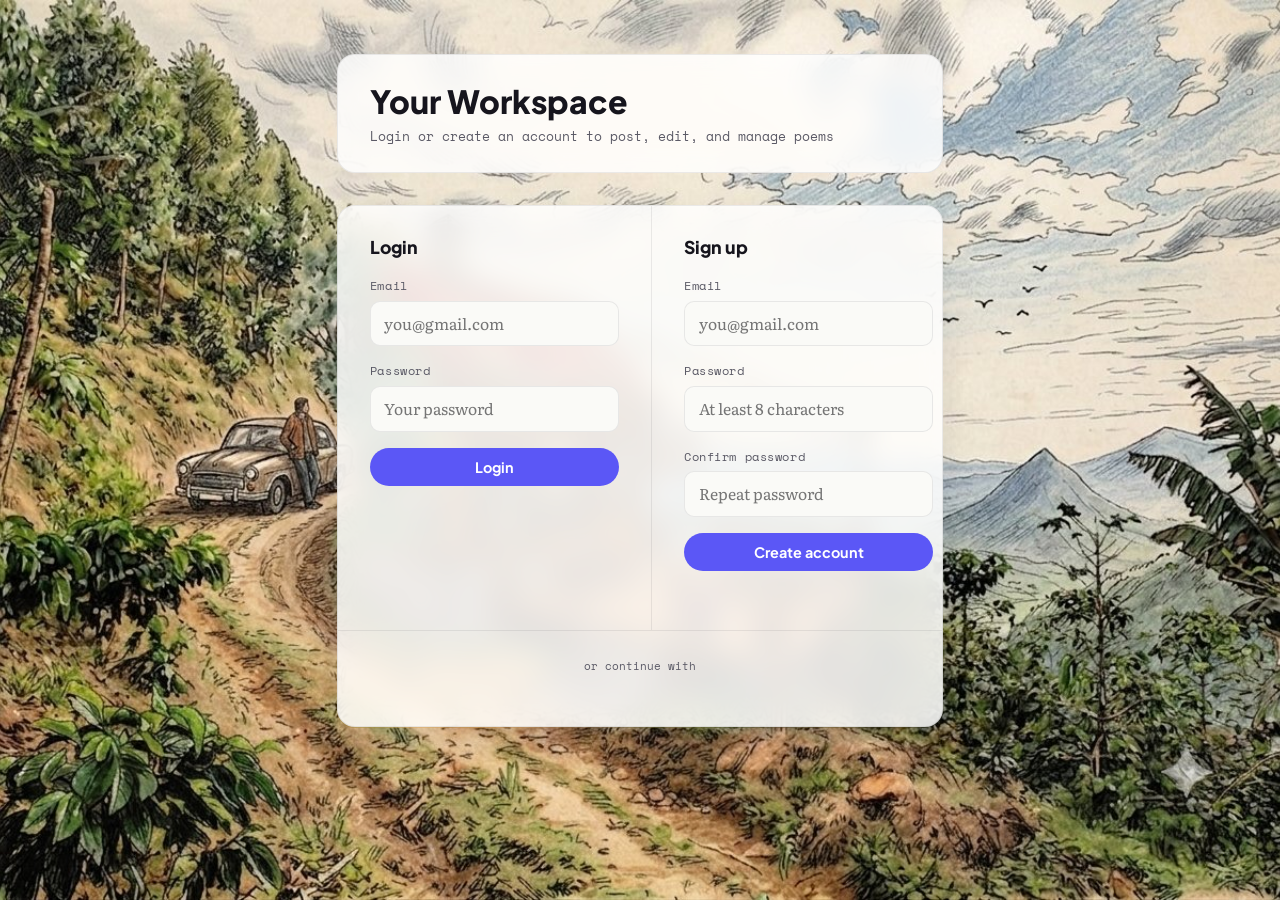
==== commit 9e36888d: "Add files via upload" ====
--- a/login.html
+++ b/login.html
@@ -13,8 +13,16 @@
 <script src="https://accounts.google.com/gsi/client" async defer></script>
 <style>
   .admin-wrap{ position:relative; z-index:1; max-width:760px; margin:0 auto; padding:6vh 6vw 10vh; }
+  .admin-header{
+    background:rgba(255,255,255,0.86);
+    backdrop-filter:blur(14px) saturate(160%);
+    -webkit-backdrop-filter:blur(14px) saturate(160%);
+    border:1px solid var(--line); border-radius:18px;
+    padding:1.6rem 2rem;
+    margin-bottom:2rem;
+  }
   .admin-wrap h1{ font-size:2rem; font-weight:800; margin-bottom:0.4rem; color:var(--ink); }
-  .admin-wrap .sub{ font-family:var(--mono); font-size:0.8rem; color:var(--ink-soft); margin-bottom:2.4rem; }
+  .admin-wrap .sub{ font-family:var(--mono); font-size:0.8rem; color:var(--ink-soft); }
   .gate, .panel{
     background:rgba(255,255,255,0.86);
     backdrop-filter:blur(14px) saturate(160%);
@@ -24,9 +32,12 @@
   }
   .panel{ padding:1.8rem 2rem; margin-bottom:2rem; }
 
+  .gate{ padding-bottom:0.4rem; }
+
   .auth-columns{
     display:grid;
     grid-template-columns:1fr 1fr;
+    align-items:start;
     gap:0;
   }
   .auth-col{ padding:1.9rem 2rem; }
@@ -53,13 +64,15 @@
   .status.error{ color:var(--coral); }
   .status.ok{ color:var(--teal); }
 
+  .google-section{
+    border-top:1px solid var(--line);
+    padding:1.6rem 2rem 1.8rem;
+    text-align:center;
+  }
   .divider{
-    display:flex; align-items:center; gap:0.8rem;
-    margin:1.4rem 0 1.2rem;
     font-family:var(--mono); font-size:0.7rem; color:var(--ink-soft);
-  }
-  .divider::before, .divider::after{ content:""; flex:1; height:1px; background:var(--line); }
-
+    margin-bottom:1.1rem;
+  }
   .google-btn-wrap{ display:flex; justify-content:center; }
 
   .entry-list{ display:flex; flex-direction:column; gap:1rem; }
@@ -75,6 +88,11 @@
   .session-bar{
     display:flex; justify-content:space-between; align-items:center;
     margin-bottom:1.6rem; font-family:var(--mono); font-size:0.8rem; color:var(--ink-soft);
+    background:rgba(255,255,255,0.86);
+    backdrop-filter:blur(14px) saturate(160%);
+    -webkit-backdrop-filter:blur(14px) saturate(160%);
+    border:1px solid var(--line); border-radius:14px;
+    padding:0.9rem 1.3rem;
   }
   .session-bar button{ width:auto; padding:0.45rem 1.1rem; font-size:0.8rem; }
 
@@ -90,8 +108,10 @@
 <div class="page-bg" aria-hidden="true"></div>
 
 <div class="admin-wrap">
-  <h1>Your Workspace</h1>
-  <p class="sub">Login or create an account to post, edit, and manage poems</p>
+  <div class="admin-header">
+    <h1>Your Workspace</h1>
+    <p class="sub">Login or create an account to post, edit, and manage poems</p>
+  </div>
 
   <div class="gate" id="authGate">
     <div class="auth-columns">
@@ -107,11 +127,6 @@
         </div>
         <button class="btn" id="loginBtn">Login</button>
         <p class="status" id="loginStatus"></p>
-
-        <div class="divider">or</div>
-        <div class="google-btn-wrap">
-          <div id="googleBtn"></div>
-        </div>
       </div>
 
       <div class="auth-col">
@@ -130,6 +145,13 @@
         </div>
         <button class="btn" id="signupBtn">Create account</button>
         <p class="status" id="signupStatus"></p>
+      </div>
+    </div>
+
+    <div class="google-section">
+      <div class="divider">or continue with</div>
+      <div class="google-btn-wrap">
+        <div id="googleBtn"></div>
       </div>
     </div>
   </div>
--- a/styles.css
+++ b/styles.css
@@ -248,7 +248,7 @@
 /* ============================================
    POETRY — coral / diary
    ============================================ */
-.station-poetry{ background:rgba(255,246,243,0.5); }
+.station-poetry{ background:rgba(255,246,243,0.9); backdrop-filter:blur(6px); -webkit-backdrop-filter:blur(6px); }
 .station-poetry .station-freq{ color:var(--coral); }
 
 .diary-stack{
@@ -334,7 +334,7 @@
 /* ============================================
    GARAGE — indigo
    ============================================ */
-.station-garage{ background:rgba(245,244,255,0.5); }
+.station-garage{ background:rgba(245,244,255,0.9); backdrop-filter:blur(6px); -webkit-backdrop-filter:blur(6px); }
 .station-garage .station-freq{ color:var(--indigo); }
 
 .spec-strip{
@@ -405,7 +405,7 @@
 /* ============================================
    SOUND — teal / equalizer
    ============================================ */
-.station-sound{ background:rgba(241,251,247,0.5); }
+.station-sound{ background:rgba(241,251,247,0.9); backdrop-filter:blur(6px); -webkit-backdrop-filter:blur(6px); }
 .station-sound .station-freq{ color:var(--teal); }
 
 .sound-head{
@@ -532,7 +532,9 @@
    ABOUT
    ============================================ */
 .about{
-  background:rgba(250,250,247,0.5);
+  background:rgba(250,250,247,0.9);
+  backdrop-filter:blur(6px);
+  -webkit-backdrop-filter:blur(6px);
   padding:11vh 6vw;
   border-top:1px solid var(--line);
 }
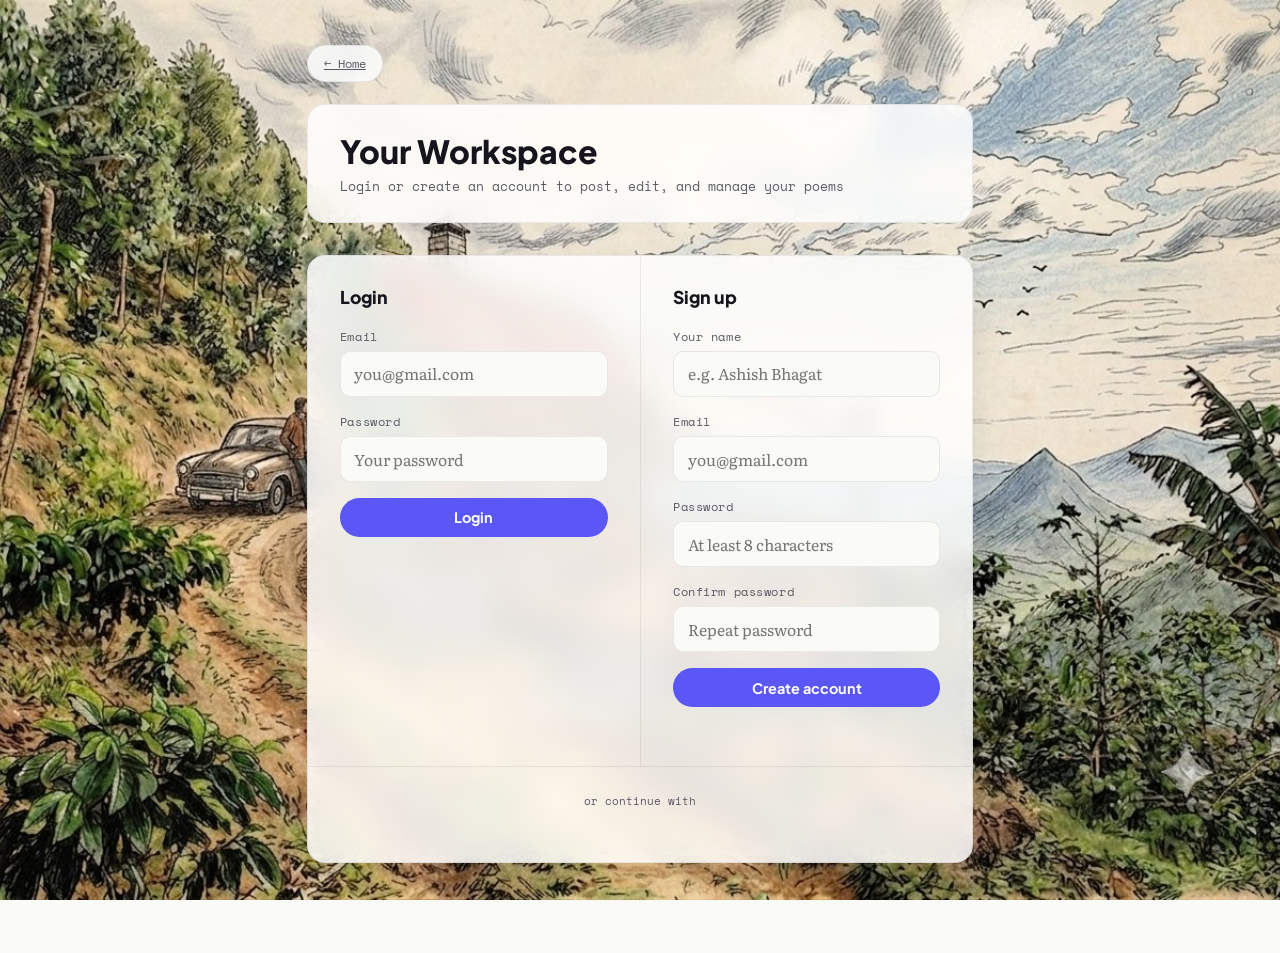
==== commit a72e32f1: "Add files via upload" ====
--- a/login.html
+++ b/login.html
@@ -12,7 +12,16 @@
 <link rel="stylesheet" href="styles.css">
 <script src="https://accounts.google.com/gsi/client" async defer></script>
 <style>
-  .admin-wrap{ position:relative; z-index:1; max-width:760px; margin:0 auto; padding:6vh 6vw 10vh; }
+  .admin-wrap{ position:relative; z-index:1; max-width:820px; margin:0 auto; padding:5vh 6vw 10vh; }
+  .top-bar{ display:flex; justify-content:space-between; align-items:center; margin-bottom:1.4rem; }
+  .home-link{
+    display:inline-flex; align-items:center; gap:0.4rem;
+    font-family:var(--mono); font-size:0.78rem; color:var(--ink-soft);
+    background:rgba(255,255,255,0.86); border:1px solid var(--line); border-radius:999px;
+    padding:0.5rem 1rem; backdrop-filter:blur(10px);
+  }
+  .home-link:hover{ color:var(--indigo); }
+
   .admin-header{
     background:rgba(255,255,255,0.86);
     backdrop-filter:blur(14px) saturate(160%);
@@ -23,6 +32,7 @@
   }
   .admin-wrap h1{ font-size:2rem; font-weight:800; margin-bottom:0.4rem; color:var(--ink); }
   .admin-wrap .sub{ font-family:var(--mono); font-size:0.8rem; color:var(--ink-soft); }
+
   .gate, .panel{
     background:rgba(255,255,255,0.86);
     backdrop-filter:blur(14px) saturate(160%);
@@ -31,15 +41,9 @@
     box-shadow:0 14px 34px rgba(22,21,29,0.1);
   }
   .panel{ padding:1.8rem 2rem; margin-bottom:2rem; }
-
   .gate{ padding-bottom:0.4rem; }
 
-  .auth-columns{
-    display:grid;
-    grid-template-columns:1fr 1fr;
-    align-items:start;
-    gap:0;
-  }
+  .auth-columns{ display:grid; grid-template-columns:1fr 1fr; align-items:start; gap:0; }
   .auth-col{ padding:1.9rem 2rem; }
   .auth-col + .auth-col{ border-left:1px solid var(--line); }
   .auth-col h2{ font-size:1.1rem; font-weight:800; margin-bottom:1.2rem; color:var(--ink); }
@@ -64,15 +68,8 @@
   .status.error{ color:var(--coral); }
   .status.ok{ color:var(--teal); }
 
-  .google-section{
-    border-top:1px solid var(--line);
-    padding:1.6rem 2rem 1.8rem;
-    text-align:center;
-  }
-  .divider{
-    font-family:var(--mono); font-size:0.7rem; color:var(--ink-soft);
-    margin-bottom:1.1rem;
-  }
+  .google-section{ border-top:1px solid var(--line); padding:1.6rem 2rem 1.8rem; text-align:center; }
+  .divider{ font-family:var(--mono); font-size:0.7rem; color:var(--ink-soft); margin-bottom:1.1rem; }
   .google-btn-wrap{ display:flex; justify-content:center; }
 
   .entry-list{ display:flex; flex-direction:column; gap:1rem; }
@@ -84,6 +81,16 @@
   .entry-row h3{ font-size:1.05rem; font-weight:700; margin-bottom:0.3rem; }
   .entry-row .actions{ display:flex; gap:0.5rem; flex-shrink:0; }
   .entry-row .actions button{ font-size:0.78rem; padding:0.4rem 0.9rem; width:auto; }
+
+  .user-table{ width:100%; border-collapse:collapse; font-family:var(--serif); font-size:0.9rem; }
+  .user-table th{ text-align:left; font-family:var(--mono); font-size:0.7rem; letter-spacing:0.05em; color:var(--ink-soft); padding:0.5rem 0.8rem; border-bottom:1px solid var(--line); }
+  .user-table td{ padding:0.6rem 0.8rem; border-bottom:1px solid var(--line); color:var(--ink); }
+
+  .admin-badge{
+    display:inline-block; font-family:var(--mono); font-size:0.68rem;
+    background:var(--indigo-soft); color:var(--indigo); padding:0.2rem 0.6rem; border-radius:999px;
+    margin-left:0.6rem; vertical-align:middle;
+  }
 
   .session-bar{
     display:flex; justify-content:space-between; align-items:center;
@@ -108,9 +115,13 @@
 <div class="page-bg" aria-hidden="true"></div>
 
 <div class="admin-wrap">
+  <div class="top-bar">
+    <a href="index.html" class="home-link">&larr; Home</a>
+  </div>
+
   <div class="admin-header">
     <h1>Your Workspace</h1>
-    <p class="sub">Login or create an account to post, edit, and manage poems</p>
+    <p class="sub">Login or create an account to post, edit, and manage your poems</p>
   </div>
 
   <div class="gate" id="authGate">
@@ -132,6 +143,10 @@
       <div class="auth-col">
         <h2>Sign up</h2>
         <div class="field">
+          <label for="signupName">Your name</label>
+          <input type="text" id="signupName" placeholder="e.g. Ashish Bhagat">
+        </div>
+        <div class="field">
           <label for="signupEmail">Email</label>
           <input type="email" id="signupEmail" placeholder="you@gmail.com">
         </div>
@@ -150,9 +165,7 @@
 
     <div class="google-section">
       <div class="divider">or continue with</div>
-      <div class="google-btn-wrap">
-        <div id="googleBtn"></div>
-      </div>
+      <div class="google-btn-wrap"><div id="googleBtn"></div></div>
     </div>
   </div>
 
@@ -162,11 +175,10 @@
       <button class="btn ghost" id="logoutBtn">Log out</button>
     </div>
 
-    <div class="panel">
+    <div class="panel" id="seedPanel" hidden>
       <h2 style="font-size:1.2rem; font-weight:800; margin-bottom:0.6rem;">First time setup</h2>
       <p style="font-family:var(--serif); font-size:0.92rem; color:var(--ink-soft); margin-bottom:1rem;">
-        Your storage is empty. If you had the original 3 poems on the site before, import them here once —
-        this is safe to skip if you already have poems saved.
+        Your storage is empty. If you had the original 3 poems on the site before, import them here once.
       </p>
       <button class="btn ghost" id="seedBtn">Import original 3 poems</button>
       <p class="status" id="seedStatus"></p>
@@ -195,247 +207,241 @@
     </div>
 
     <div class="panel">
-      <h2 style="font-size:1.2rem; font-weight:800; margin-bottom:1rem;">Existing poems</h2>
+      <h2 style="font-size:1.2rem; font-weight:800; margin-bottom:1rem;">My poems</h2>
       <div class="entry-list" id="entryList"></div>
+    </div>
+
+    <div class="panel" id="adminPoemsPanel" hidden>
+      <h2 style="font-size:1.2rem; font-weight:800; margin-bottom:1rem;">All poems <span class="admin-badge">Admin</span></h2>
+      <div class="entry-list" id="adminEntryList"></div>
+    </div>
+
+    <div class="panel" id="adminUsersPanel" hidden>
+      <h2 style="font-size:1.2rem; font-weight:800; margin-bottom:1rem;">Registered users <span class="admin-badge">Admin</span></h2>
+      <table class="user-table" id="userTable">
+        <thead><tr><th>Name</th><th>Email</th><th>Signed up via</th><th>Joined</th></tr></thead>
+        <tbody id="userTableBody"></tbody>
+      </table>
     </div>
   </div>
 </div>
 
 <script>
 (function(){
-  // ---- Fixed config: no API URL or token entry for the user ----
   var API_BASE = "https://wmw-poems-api.ash-bhagat0511.workers.dev";
   var GOOGLE_CLIENT_ID = "236184694606-giqg94l88p9u8l5ocvkvpla6g1ugvphi.apps.googleusercontent.com";
 
   var authGate = document.getElementById('authGate');
   var app = document.getElementById('app');
   var sessionEmailEl = document.getElementById('sessionEmail');
-
-  var token = null;
-  var userEmail = null;
-
-  function saveSession(t, email){
-    token = t; userEmail = email;
-    try {
-      localStorage.setItem('wmw_session', JSON.stringify({ token: t, email: email }));
-    } catch(e){}
-    enterApp();
-  }
-
-  function clearSession(){
-    token = null; userEmail = null;
-    try { localStorage.removeItem('wmw_session'); } catch(e){}
-    app.hidden = true;
-    authGate.hidden = false;
-  }
-
-  function enterApp(){
-    authGate.hidden = true;
-    app.hidden = false;
-    sessionEmailEl.textContent = 'Logged in as ' + userEmail;
-    loadPoems();
-  }
-
-  function authHeaders(){
-    return { 'Authorization': 'Bearer ' + token, 'Content-Type': 'application/json' };
-  }
+  var seedPanel = document.getElementById('seedPanel');
+  var adminPoemsPanel = document.getElementById('adminPoemsPanel');
+  var adminUsersPanel = document.getElementById('adminUsersPanel');
+
+  var token = null, userEmail = null, userIsAdmin = false;
 
   function escapeHtml(s){
     return String(s).replace(/[&<>"']/g, function(c){
       return {'&':'&amp;','<':'&lt;','>':'&gt;','"':'&quot;',"'":'&#39;'}[c];
     });
   }
-
-  // ---- Restore existing session ----
+  function authHeaders(){ return { 'Authorization': 'Bearer ' + token, 'Content-Type': 'application/json' }; }
+
+  function saveSession(t, email, isAdminFlag){
+    token = t; userEmail = email; userIsAdmin = !!isAdminFlag;
+    try { localStorage.setItem('wmw_session', JSON.stringify({ token: t, email: email, isAdmin: userIsAdmin })); } catch(e){}
+    enterApp();
+  }
+  function clearSession(){
+    token = null; userEmail = null; userIsAdmin = false;
+    try { localStorage.removeItem('wmw_session'); } catch(e){}
+    app.hidden = true; authGate.hidden = false;
+  }
+  function enterApp(){
+    authGate.hidden = true; app.hidden = false;
+    sessionEmailEl.textContent = 'Logged in as ' + userEmail + (userIsAdmin ? ' (admin)' : '');
+    seedPanel.hidden = !userIsAdmin;
+    adminPoemsPanel.hidden = !userIsAdmin;
+    adminUsersPanel.hidden = !userIsAdmin;
+    loadMyPoems();
+    if(userIsAdmin){ loadAllPoemsAdmin(); loadUsers(); }
+  }
+
   try {
     var saved = JSON.parse(localStorage.getItem('wmw_session') || 'null');
-    if(saved && saved.token && saved.email){
-      token = saved.token; userEmail = saved.email;
-      enterApp();
-    }
+    if(saved && saved.token && saved.email){ saveSession(saved.token, saved.email, saved.isAdmin); }
   } catch(e){}
 
   document.getElementById('logoutBtn').addEventListener('click', clearSession);
 
-  // ---- Email/password login ----
+  // ---- Login ----
   document.getElementById('loginBtn').addEventListener('click', function(){
     var email = document.getElementById('loginEmail').value.trim();
     var password = document.getElementById('loginPassword').value;
     var status = document.getElementById('loginStatus');
-    if(!email || !password){
-      status.textContent = 'Enter your email and password.';
-      status.className = 'status error';
-      return;
-    }
-    status.textContent = 'Logging in…';
-    status.className = 'status';
+    if(!email || !password){ status.textContent = 'Enter your email and password.'; status.className = 'status error'; return; }
+    status.textContent = 'Logging in…'; status.className = 'status';
     fetch(API_BASE + '/auth/login', {
-      method: 'POST',
-      headers: { 'Content-Type': 'application/json' },
+      method: 'POST', headers: { 'Content-Type': 'application/json' },
       body: JSON.stringify({ email: email, password: password })
     })
       .then(function(r){ return r.json().then(function(d){ return { ok: r.ok, data: d }; }); })
       .then(function(res){
         if(!res.ok) throw new Error(res.data.error || 'Login failed');
         status.textContent = '';
-        saveSession(res.data.token, res.data.email);
-      })
-      .catch(function(err){
-        status.textContent = err.message;
-        status.className = 'status error';
-      });
+        saveSession(res.data.token, res.data.email, res.data.isAdmin);
+      })
+      .catch(function(err){ status.textContent = err.message; status.className = 'status error'; });
   });
 
-  // ---- Email/password signup ----
+  // ---- Sign up ----
   document.getElementById('signupBtn').addEventListener('click', function(){
+    var name = document.getElementById('signupName').value.trim();
     var email = document.getElementById('signupEmail').value.trim();
     var password = document.getElementById('signupPassword').value;
     var password2 = document.getElementById('signupPassword2').value;
     var status = document.getElementById('signupStatus');
 
-    if(!email || !password){
-      status.textContent = 'Enter an email and password.';
-      status.className = 'status error';
-      return;
-    }
-    if(password.length < 8){
-      status.textContent = 'Password must be at least 8 characters.';
-      status.className = 'status error';
-      return;
-    }
-    if(password !== password2){
-      status.textContent = 'Passwords do not match.';
-      status.className = 'status error';
-      return;
-    }
-
-    status.textContent = 'Creating account…';
-    status.className = 'status';
+    if(!name){ status.textContent = 'Enter your name.'; status.className = 'status error'; return; }
+    if(!email || !password){ status.textContent = 'Enter an email and password.'; status.className = 'status error'; return; }
+    if(password.length < 8){ status.textContent = 'Password must be at least 8 characters.'; status.className = 'status error'; return; }
+    if(password !== password2){ status.textContent = 'Passwords do not match.'; status.className = 'status error'; return; }
+
+    status.textContent = 'Creating account…'; status.className = 'status';
     fetch(API_BASE + '/auth/signup', {
-      method: 'POST',
-      headers: { 'Content-Type': 'application/json' },
-      body: JSON.stringify({ email: email, password: password })
+      method: 'POST', headers: { 'Content-Type': 'application/json' },
+      body: JSON.stringify({ name: name, email: email, password: password })
     })
       .then(function(r){ return r.json().then(function(d){ return { ok: r.ok, data: d }; }); })
       .then(function(res){
         if(!res.ok) throw new Error(res.data.error || 'Sign up failed');
         status.textContent = '';
-        saveSession(res.data.token, res.data.email);
-      })
-      .catch(function(err){
-        status.textContent = err.message;
-        status.className = 'status error';
-      });
+        saveSession(res.data.token, res.data.email, res.data.isAdmin);
+      })
+      .catch(function(err){ status.textContent = err.message; status.className = 'status error'; });
   });
 
   // ---- Google Sign-In ----
   function handleGoogleCredential(response){
     fetch(API_BASE + '/auth/google', {
-      method: 'POST',
-      headers: { 'Content-Type': 'application/json' },
+      method: 'POST', headers: { 'Content-Type': 'application/json' },
       body: JSON.stringify({ credential: response.credential })
     })
       .then(function(r){ return r.json().then(function(d){ return { ok: r.ok, data: d }; }); })
       .then(function(res){
         if(!res.ok) throw new Error(res.data.error || 'Google sign-in failed');
-        saveSession(res.data.token, res.data.email);
+        saveSession(res.data.token, res.data.email, res.data.isAdmin);
       })
       .catch(function(err){
         var status = document.getElementById('loginStatus');
-        status.textContent = err.message;
-        status.className = 'status error';
+        status.textContent = err.message; status.className = 'status error';
       });
   }
-  window.handleGoogleCredential = handleGoogleCredential;
-
   window.addEventListener('load', function(){
-    if(window.google && google.accounts && google.accounts.id && GOOGLE_CLIENT_ID.indexOf('YOUR_') !== 0){
-      google.accounts.id.initialize({
-        client_id: GOOGLE_CLIENT_ID,
-        callback: handleGoogleCredential
-      });
-      google.accounts.id.renderButton(
-        document.getElementById('googleBtn'),
-        { theme: 'outline', size: 'large', width: 260 }
-      );
+    if(window.google && google.accounts && google.accounts.id){
+      google.accounts.id.initialize({ client_id: GOOGLE_CLIENT_ID, callback: handleGoogleCredential });
+      google.accounts.id.renderButton(document.getElementById('googleBtn'), { theme: 'outline', size: 'large', width: 260 });
     }
   });
 
-  // ---- Poem management (same as before, now using session token) ----
-  function loadPoems(){
+  // ---- My poems ----
+  function loadMyPoems(){
     var entryList = document.getElementById('entryList');
+    entryList.innerHTML = '<p class="status">Loading…</p>';
+    fetch(API_BASE + '/poems/mine', { headers: authHeaders() })
+      .then(function(r){ return r.json(); })
+      .then(function(poems){
+        if(!poems.length){ entryList.innerHTML = '<p class="status">You haven\'t posted any poems yet.</p>'; return; }
+        entryList.innerHTML = '';
+        poems.forEach(function(poem){ entryList.appendChild(renderRow(poem, true)); });
+      })
+      .catch(function(err){ entryList.innerHTML = '<p class="status error">Could not load: ' + escapeHtml(err.message) + '</p>'; });
+  }
+
+  function loadAllPoemsAdmin(){
+    var entryList = document.getElementById('adminEntryList');
     entryList.innerHTML = '<p class="status">Loading…</p>';
     fetch(API_BASE + '/poems')
       .then(function(r){ return r.json(); })
       .then(function(poems){
-        if(!poems.length){
-          entryList.innerHTML = '<p class="status">No poems yet.</p>';
-          return;
-        }
+        if(!poems.length){ entryList.innerHTML = '<p class="status">No poems yet.</p>'; return; }
         entryList.innerHTML = '';
-        poems.forEach(function(poem){
-          var row = document.createElement('div');
-          row.className = 'entry-row';
-          row.innerHTML =
-            '<div>' +
-              '<div class="meta">' + escapeHtml(poem.date || '') + (poem.author ? ' · ' + escapeHtml(poem.author) : '') + '</div>' +
-              '<h3>' + escapeHtml(poem.title) + '</h3>' +
-              '<div style="font-size:0.85rem; color:var(--ink-soft); white-space:pre-line;">' +
-                escapeHtml(poem.body.join('\n')) +
-              '</div>' +
-            '</div>' +
-            '<div class="actions">' +
-              '<button class="btn ghost" data-action="delete" data-id="' + poem.id + '">Delete</button>' +
-            '</div>';
-          entryList.appendChild(row);
+        poems.forEach(function(poem){ entryList.appendChild(renderRow(poem, true)); });
+      })
+      .catch(function(err){ entryList.innerHTML = '<p class="status error">Could not load: ' + escapeHtml(err.message) + '</p>'; });
+  }
+
+  function loadUsers(){
+    var body = document.getElementById('userTableBody');
+    body.innerHTML = '<tr><td colspan="4">Loading…</td></tr>';
+    fetch(API_BASE + '/admin/users', { headers: authHeaders() })
+      .then(function(r){ return r.json(); })
+      .then(function(users){
+        if(!users.length){ body.innerHTML = '<tr><td colspan="4">No users yet.</td></tr>'; return; }
+        body.innerHTML = '';
+        users.forEach(function(u){
+          var tr = document.createElement('tr');
+          var joined = u.createdAt ? new Date(u.createdAt).toLocaleDateString() : '—';
+          tr.innerHTML =
+            '<td>' + escapeHtml(u.name || '—') + '</td>' +
+            '<td>' + escapeHtml(u.email) + '</td>' +
+            '<td>' + escapeHtml(u.provider || '—') + '</td>' +
+            '<td>' + escapeHtml(joined) + '</td>';
+          body.appendChild(tr);
         });
       })
-      .catch(function(err){
-        entryList.innerHTML = '<p class="status error">Could not load poems: ' + escapeHtml(err.message) + '</p>';
-      });
-  }
-
-  document.getElementById('entryList').addEventListener('click', function(e){
+      .catch(function(err){ body.innerHTML = '<tr><td colspan="4">Could not load: ' + escapeHtml(err.message) + '</td></tr>'; });
+  }
+
+  function renderRow(poem){
+    var row = document.createElement('div');
+    row.className = 'entry-row';
+    row.innerHTML =
+      '<div>' +
+        '<div class="meta">' + escapeHtml(poem.date || '') + (poem.author ? ' · ' + escapeHtml(poem.author) : '') + '</div>' +
+        '<h3>' + escapeHtml(poem.title) + '</h3>' +
+        '<div style="font-size:0.85rem; color:var(--ink-soft); white-space:pre-line;">' + escapeHtml(poem.body.join('\n')) + '</div>' +
+      '</div>' +
+      '<div class="actions"><button class="btn ghost" data-action="delete" data-id="' + poem.id + '">Delete</button></div>';
+    return row;
+  }
+
+  function handleDeleteClick(e){
     var btn = e.target.closest('button[data-action="delete"]');
     if(!btn) return;
     if(!confirm('Delete this poem? This cannot be undone.')) return;
     fetch(API_BASE + '/poems/' + btn.dataset.id, { method:'DELETE', headers: authHeaders() })
-      .then(function(r){ return r.json(); })
-      .then(function(){ loadPoems(); })
-      .catch(function(err){ alert('Delete failed: ' + err.message); });
-  });
+      .then(function(r){ return r.json().then(function(d){ return {ok:r.ok, data:d}; }); })
+      .then(function(res){
+        if(!res.ok) throw new Error(res.data.error || 'Delete failed');
+        loadMyPoems();
+        if(userIsAdmin) loadAllPoemsAdmin();
+      })
+      .catch(function(err){ alert(err.message); });
+  }
+  document.getElementById('entryList').addEventListener('click', handleDeleteClick);
+  document.getElementById('adminEntryList').addEventListener('click', handleDeleteClick);
 
   document.getElementById('seedBtn').addEventListener('click', function(){
     var status = document.getElementById('seedStatus');
-    status.textContent = 'Importing…';
-    status.className = 'status';
+    status.textContent = 'Importing…'; status.className = 'status';
     fetch('poems.json')
-      .then(function(r){
-        if(!r.ok) throw new Error('poems.json not found at this path (status ' + r.status + ')');
-        return r.json();
-      })
+      .then(function(r){ if(!r.ok) throw new Error('poems.json not found (status ' + r.status + ')'); return r.json(); })
       .then(function(poems){
         var chain = Promise.resolve();
         poems.forEach(function(poem){
           chain = chain.then(function(){
-            return fetch(API_BASE + '/poems', {
-              method: 'POST',
-              headers: authHeaders(),
-              body: JSON.stringify(poem)
-            });
+            return fetch(API_BASE + '/poems', { method: 'POST', headers: authHeaders(), body: JSON.stringify(poem) });
           });
         });
         return chain;
       })
       .then(function(){
-        status.textContent = 'Imported.';
-        status.className = 'status ok';
-        loadPoems();
-      })
-      .catch(function(err){
-        status.textContent = 'Import failed: ' + err.message;
-        status.className = 'status error';
-      });
+        status.textContent = 'Imported.'; status.className = 'status ok';
+        loadMyPoems();
+        if(userIsAdmin) loadAllPoemsAdmin();
+      })
+      .catch(function(err){ status.textContent = 'Import failed: ' + err.message; status.className = 'status error'; });
   });
 
   document.getElementById('addBtn').addEventListener('click', function(){
@@ -445,36 +451,23 @@
     var sign = document.getElementById('pSign').value.trim() || '— A.B.';
     var status = document.getElementById('addStatus');
 
-    if(!title || !bodyLines.length){
-      status.textContent = 'Title and at least one line are required.';
-      status.className = 'status error';
-      return;
-    }
-
-    status.textContent = 'Saving…';
-    status.className = 'status';
-
+    if(!title || !bodyLines.length){ status.textContent = 'Title and at least one line are required.'; status.className = 'status error'; return; }
+
+    status.textContent = 'Saving…'; status.className = 'status';
     fetch(API_BASE + '/poems', {
-      method: 'POST',
-      headers: authHeaders(),
+      method: 'POST', headers: authHeaders(),
       body: JSON.stringify({ date: date, title: title, body: bodyLines, sign: sign })
     })
-      .then(function(r){
-        if(!r.ok) throw new Error('Save failed with status ' + r.status);
-        return r.json();
-      })
+      .then(function(r){ if(!r.ok) throw new Error('Save failed with status ' + r.status); return r.json(); })
       .then(function(){
-        status.textContent = 'Poem added.';
-        status.className = 'status ok';
+        status.textContent = 'Poem added.'; status.className = 'status ok';
         document.getElementById('pDate').value = '';
         document.getElementById('pTitle').value = '';
         document.getElementById('pBody').value = '';
-        loadPoems();
-      })
-      .catch(function(err){
-        status.textContent = err.message;
-        status.className = 'status error';
-      });
+        loadMyPoems();
+        if(userIsAdmin) loadAllPoemsAdmin();
+      })
+      .catch(function(err){ status.textContent = err.message; status.className = 'status error'; });
   });
 })();
 </script>
--- a/styles.css
+++ b/styles.css
@@ -104,23 +104,15 @@
   position:relative;
   z-index:1;
   max-width:900px;
-  background:rgba(255,255,255,0.28);
-  backdrop-filter:blur(18px) saturate(160%);
-  -webkit-backdrop-filter:blur(18px) saturate(160%);
-  border-radius:24px;
-  border:1px solid rgba(255,255,255,0.45);
-  padding:2rem 2.4rem;
-  box-shadow:
-    0 20px 50px rgba(22,21,29,0.12),
-    inset 0 1px 0 rgba(255,255,255,0.5);
 }
 
 .kicker{
   font-family:var(--mono);
   font-size:0.75rem;
   letter-spacing:0.16em;
-  color:var(--ink-soft);
+  color:var(--ink);
   margin-bottom:1.6rem;
+  text-shadow:0 1px 0 rgba(255,255,255,0.9), 0 0 18px rgba(255,255,255,0.9), 0 0 4px rgba(255,255,255,0.95);
 }
 
 .hero-title{
@@ -129,6 +121,7 @@
   line-height:1.02;
   letter-spacing:-0.02em;
   color:var(--ink);
+  text-shadow:0 2px 0 rgba(255,255,255,0.85), 0 0 30px rgba(255,255,255,0.85), 0 0 8px rgba(255,255,255,0.9);
 }
 
 .grad-text{
@@ -142,16 +135,28 @@
   font-family:var(--serif);
   font-style:italic;
   font-size:clamp(1.05rem, 2vw, 1.35rem);
-  color:var(--ink-soft);
+  color:var(--ink);
   margin-top:1.6rem;
   max-width:38ch;
-}
-
-/* ---- segmented pill nav ---- */
+  text-shadow:0 1px 0 rgba(255,255,255,0.85), 0 0 20px rgba(255,255,255,0.85), 0 0 5px rgba(255,255,255,0.9);
+}
+
+/* ---- sticky section nav ---- */
 .segnav{
+  position:sticky;
+  top:0;
+  z-index:40;
+  display:flex;
+  justify-content:center;
+  padding:1rem 6vw;
+  background:rgba(255,255,255,0.75);
+  backdrop-filter:blur(16px) saturate(160%);
+  -webkit-backdrop-filter:blur(16px) saturate(160%);
+  border-bottom:1px solid var(--line);
+}
+
+.segnav-inner{
   position:relative;
-  z-index:1;
-  margin-top:6vh;
   display:inline-flex;
   gap:0.3rem;
   background:var(--surface);
@@ -758,7 +763,7 @@
   .diary-entry{ transform:none; }
   .spec{ flex:1 1 130px; padding:1.1rem 1.2rem; }
   .spec dt{ font-size:1.7rem; }
-  .segnav{ flex-wrap:wrap; }
+  .segnav-inner{ flex-wrap:wrap; }
   .footer-grid{ grid-template-columns:1fr; gap:2rem; }
   .footer-col, .footer-col-tight, .footer-col-suggest{ border-left:none; border-top:1px solid var(--line); padding:1.6rem 0 0; }
   .footer-col:first-child{ border-top:none; padding-top:0; }
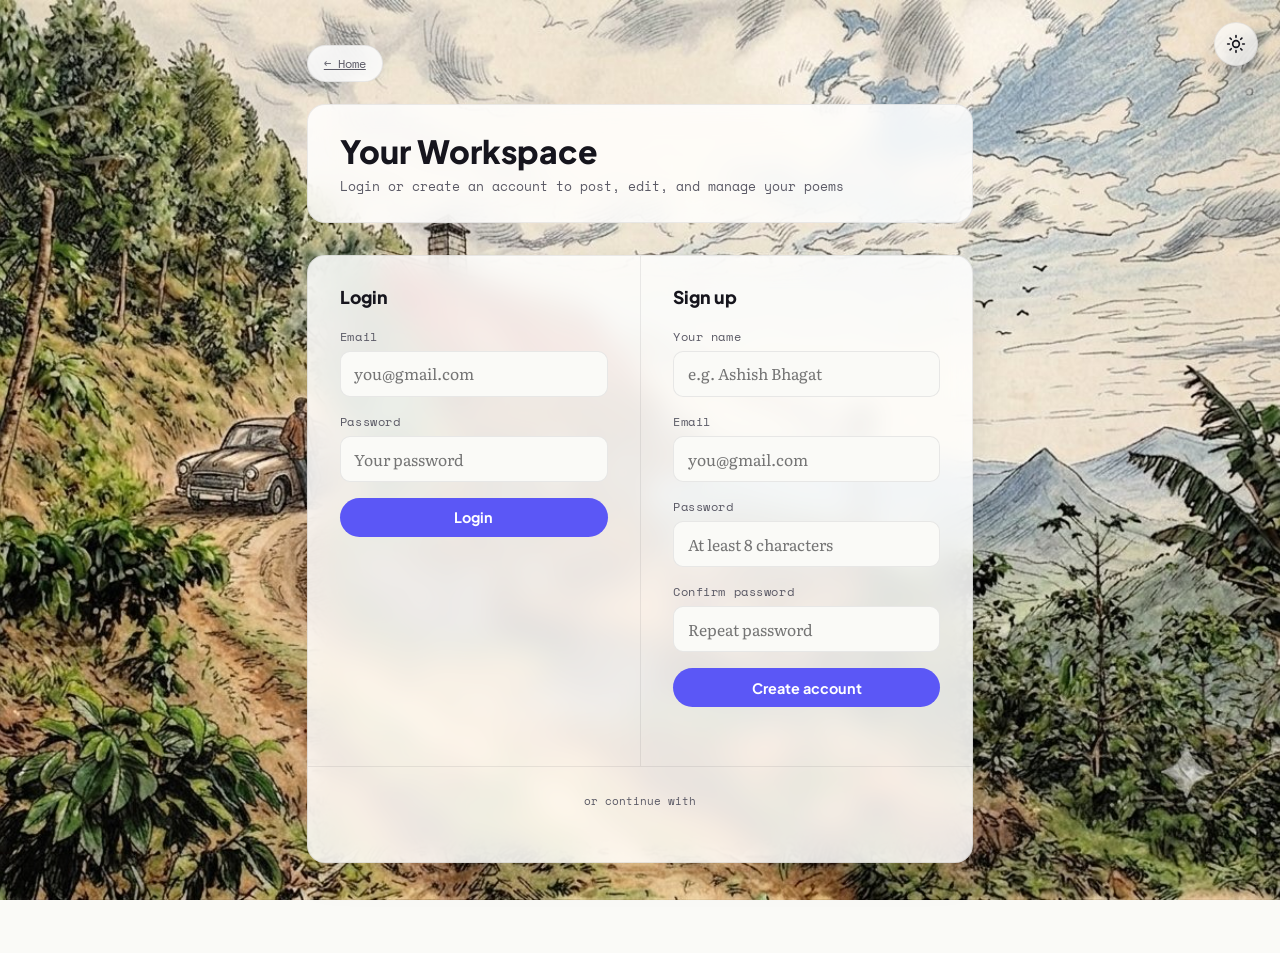
==== commit f12f30df: "Add files via upload" ====
--- a/login.html
+++ b/login.html
@@ -10,6 +10,14 @@
 <link rel="preconnect" href="https://fonts.gstatic.com" crossorigin>
 <link href="https://fonts.googleapis.com/css2?family=Plus+Jakarta+Sans:wght@500;600;700;800&family=Literata:ital,wght@0,400;0,500&family=Space+Mono:wght@400;700&display=swap" rel="stylesheet">
 <link rel="stylesheet" href="styles.css">
+<script>
+  (function(){
+    try{
+      var saved = localStorage.getItem('wmw_theme');
+      if(saved === 'dark' || saved === 'light'){ document.documentElement.setAttribute('data-theme', saved); }
+    }catch(e){}
+  })();
+</script>
 <script src="https://accounts.google.com/gsi/client" async defer></script>
 <style>
   .admin-wrap{ position:relative; z-index:1; max-width:820px; margin:0 auto; padding:5vh 6vw 10vh; }
@@ -113,6 +121,11 @@
 </head>
 <body>
 <div class="page-bg" aria-hidden="true"></div>
+
+<button class="theme-toggle" id="themeToggle" aria-label="Toggle dark mode" type="button">
+  <svg class="icon-sun" viewBox="0 0 24 24" fill="none" stroke="currentColor" stroke-width="2" stroke-linecap="round" stroke-linejoin="round"><circle cx="12" cy="12" r="4"/><path d="M12 2v2M12 20v2M4.93 4.93l1.41 1.41M17.66 17.66l1.41 1.41M2 12h2M20 12h2M4.93 19.07l1.41-1.41M17.66 6.34l1.41-1.41"/></svg>
+  <svg class="icon-moon" viewBox="0 0 24 24" fill="none" stroke="currentColor" stroke-width="2" stroke-linecap="round" stroke-linejoin="round"><path d="M21 12.79A9 9 0 1 1 11.21 3 7 7 0 0 0 21 12.79Z"/></svg>
+</button>
 
 <div class="admin-wrap">
   <div class="top-bar">
@@ -228,6 +241,18 @@
 
 <script>
 (function(){
+  var toggle = document.getElementById('themeToggle');
+  if(toggle){
+    toggle.addEventListener('click', function(){
+      var current = document.documentElement.getAttribute('data-theme') === 'dark' ? 'dark' : 'light';
+      var next = current === 'dark' ? 'light' : 'dark';
+      document.documentElement.setAttribute('data-theme', next);
+      try{ localStorage.setItem('wmw_theme', next); }catch(e){}
+    });
+  }
+})();
+
+(function(){
   var API_BASE = "https://wmw-poems-api.ash-bhagat0511.workers.dev";
   var GOOGLE_CLIENT_ID = "236184694606-giqg94l88p9u8l5ocvkvpla6g1ugvphi.apps.googleusercontent.com";
 
@@ -344,16 +369,24 @@
     }
   });
 
-  // ---- My poems ----
+  // ---- My poems (kept in memory, updated optimistically) ----
+  var myPoems = [];
+  var allPoemsAdmin = [];
+
+  function renderList(container, poems, emptyMsg){
+    if(!poems.length){ container.innerHTML = '<p class="status">' + emptyMsg + '</p>'; return; }
+    container.innerHTML = '';
+    poems.forEach(function(poem){ container.appendChild(renderRow(poem)); });
+  }
+
   function loadMyPoems(){
     var entryList = document.getElementById('entryList');
     entryList.innerHTML = '<p class="status">Loading…</p>';
     fetch(API_BASE + '/poems/mine', { headers: authHeaders() })
       .then(function(r){ return r.json(); })
       .then(function(poems){
-        if(!poems.length){ entryList.innerHTML = '<p class="status">You haven\'t posted any poems yet.</p>'; return; }
-        entryList.innerHTML = '';
-        poems.forEach(function(poem){ entryList.appendChild(renderRow(poem, true)); });
+        myPoems = poems;
+        renderList(entryList, myPoems, "You haven't posted any poems yet.");
       })
       .catch(function(err){ entryList.innerHTML = '<p class="status error">Could not load: ' + escapeHtml(err.message) + '</p>'; });
   }
@@ -364,9 +397,8 @@
     fetch(API_BASE + '/poems')
       .then(function(r){ return r.json(); })
       .then(function(poems){
-        if(!poems.length){ entryList.innerHTML = '<p class="status">No poems yet.</p>'; return; }
-        entryList.innerHTML = '';
-        poems.forEach(function(poem){ entryList.appendChild(renderRow(poem, true)); });
+        allPoemsAdmin = poems;
+        renderList(entryList, allPoemsAdmin, 'No poems yet.');
       })
       .catch(function(err){ entryList.innerHTML = '<p class="status error">Could not load: ' + escapeHtml(err.message) + '</p>'; });
   }
@@ -406,6 +438,25 @@
     return row;
   }
 
+  // Adds a freshly-saved poem straight into the visible lists — avoids
+  // relying on an immediate re-read from storage, which can lag briefly.
+  function addPoemToLocalState(poem){
+    myPoems.push(poem);
+    renderList(document.getElementById('entryList'), myPoems, "You haven't posted any poems yet.");
+    if(userIsAdmin){
+      allPoemsAdmin.push(poem);
+      renderList(document.getElementById('adminEntryList'), allPoemsAdmin, 'No poems yet.');
+    }
+  }
+  function removePoemFromLocalState(id){
+    myPoems = myPoems.filter(function(p){ return p.id !== id; });
+    renderList(document.getElementById('entryList'), myPoems, "You haven't posted any poems yet.");
+    if(userIsAdmin){
+      allPoemsAdmin = allPoemsAdmin.filter(function(p){ return p.id !== id; });
+      renderList(document.getElementById('adminEntryList'), allPoemsAdmin, 'No poems yet.');
+    }
+  }
+
   function handleDeleteClick(e){
     var btn = e.target.closest('button[data-action="delete"]');
     if(!btn) return;
@@ -414,8 +465,7 @@
       .then(function(r){ return r.json().then(function(d){ return {ok:r.ok, data:d}; }); })
       .then(function(res){
         if(!res.ok) throw new Error(res.data.error || 'Delete failed');
-        loadMyPoems();
-        if(userIsAdmin) loadAllPoemsAdmin();
+        removePoemFromLocalState(btn.dataset.id);
       })
       .catch(function(err){ alert(err.message); });
   }
@@ -431,15 +481,15 @@
         var chain = Promise.resolve();
         poems.forEach(function(poem){
           chain = chain.then(function(){
-            return fetch(API_BASE + '/poems', { method: 'POST', headers: authHeaders(), body: JSON.stringify(poem) });
+            return fetch(API_BASE + '/poems', { method: 'POST', headers: authHeaders(), body: JSON.stringify(poem) })
+              .then(function(r){ return r.json(); })
+              .then(function(saved){ addPoemToLocalState(saved); });
           });
         });
         return chain;
       })
       .then(function(){
         status.textContent = 'Imported.'; status.className = 'status ok';
-        loadMyPoems();
-        if(userIsAdmin) loadAllPoemsAdmin();
       })
       .catch(function(err){ status.textContent = 'Import failed: ' + err.message; status.className = 'status error'; });
   });
@@ -459,13 +509,12 @@
       body: JSON.stringify({ date: date, title: title, body: bodyLines, sign: sign })
     })
       .then(function(r){ if(!r.ok) throw new Error('Save failed with status ' + r.status); return r.json(); })
-      .then(function(){
+      .then(function(saved){
         status.textContent = 'Poem added.'; status.className = 'status ok';
         document.getElementById('pDate').value = '';
         document.getElementById('pTitle').value = '';
         document.getElementById('pBody').value = '';
-        loadMyPoems();
-        if(userIsAdmin) loadAllPoemsAdmin();
+        addPoemToLocalState(saved);
       })
       .catch(function(err){ status.textContent = err.message; status.className = 'status error'; });
   });
@@ -473,3 +522,4 @@
 </script>
 </body>
 </html>
+
--- a/styles.css
+++ b/styles.css
@@ -7,6 +7,8 @@
   --ink:       #16151D;
   --ink-soft:  #5B5A66;
   --line:      rgba(22,21,29,0.08);
+  --glass-light: rgba(255,255,255,0.42);
+  --glass-strong: rgba(255,255,255,0.75);
 
   --coral:      #FF6B57;
   --coral-soft: #FFE4DC;
@@ -26,6 +28,25 @@
   --serif:   'Literata', 'Noto Serif Devanagari', Georgia, serif;
   --mono:    'Space Mono', monospace;
   --hand:    'Kalam', cursive;
+}
+
+html[data-theme="dark"]{
+  --bg:        #131218;
+  --surface:   rgba(32,30,42,0.6);
+  --ink:       #F2F0EC;
+  --ink-soft:  #ADA9B8;
+  --line:      rgba(255,255,255,0.12);
+  --glass-light: rgba(28,26,38,0.5);
+  --glass-strong: rgba(20,18,28,0.82);
+
+  --coral-soft: #4A2A22;
+  --coral-bg:   #241A18;
+
+  --indigo-soft: #2C2A55;
+  --indigo-bg:   #1B1A2C;
+
+  --teal-soft: #123A30;
+  --teal-bg:   #11201C;
 }
 
 *,*::before,*::after{ box-sizing:border-box; }
@@ -56,7 +77,40 @@
   inset:0;
   z-index:-1;
   background:url('hero-bg.jpg') center center / cover no-repeat;
-}
+  transition:opacity 0.3s ease;
+}
+html[data-theme="dark"] .page-bg{
+  background-image:url('hero-bg-dark.jpg');
+}
+
+/* ============================================
+   THEME TOGGLE
+   ============================================ */
+.theme-toggle{
+  position:fixed;
+  top:1.4rem;
+  right:1.4rem;
+  z-index:100;
+  width:44px;
+  height:44px;
+  border-radius:50%;
+  background:var(--glass-strong);
+  backdrop-filter:blur(14px) saturate(160%);
+  -webkit-backdrop-filter:blur(14px) saturate(160%);
+  border:1px solid var(--line);
+  box-shadow:0 8px 22px rgba(22,21,29,0.12);
+  display:flex;
+  align-items:center;
+  justify-content:center;
+  cursor:pointer;
+  color:var(--ink);
+  transition:transform 0.2s ease;
+}
+.theme-toggle:hover{ transform:scale(1.06); }
+.theme-toggle svg{ width:20px; height:20px; }
+.theme-toggle .icon-moon{ display:none; }
+html[data-theme="dark"] .theme-toggle .icon-sun{ display:none; }
+html[data-theme="dark"] .theme-toggle .icon-moon{ display:block; }
 
 h1,h2,h3{ font-family:var(--display); margin:0; }
 p{ margin:0; }
@@ -104,15 +158,21 @@
   position:relative;
   z-index:1;
   max-width:900px;
+  background:var(--glass-light);
+  backdrop-filter:blur(16px) saturate(160%);
+  -webkit-backdrop-filter:blur(16px) saturate(160%);
+  border-radius:24px;
+  border:1px solid rgba(255,255,255,0.5);
+  padding:2rem 2.4rem;
+  box-shadow:0 20px 50px rgba(22,21,29,0.1), inset 0 1px 0 rgba(255,255,255,0.5);
 }
 
 .kicker{
   font-family:var(--mono);
   font-size:0.75rem;
   letter-spacing:0.16em;
-  color:var(--ink);
+  color:var(--ink-soft);
   margin-bottom:1.6rem;
-  text-shadow:0 1px 0 rgba(255,255,255,0.9), 0 0 18px rgba(255,255,255,0.9), 0 0 4px rgba(255,255,255,0.95);
 }
 
 .hero-title{
@@ -121,7 +181,6 @@
   line-height:1.02;
   letter-spacing:-0.02em;
   color:var(--ink);
-  text-shadow:0 2px 0 rgba(255,255,255,0.85), 0 0 30px rgba(255,255,255,0.85), 0 0 8px rgba(255,255,255,0.9);
 }
 
 .grad-text{
@@ -134,11 +193,14 @@
 .hero-sub{
   font-family:var(--serif);
   font-style:italic;
-  font-size:clamp(1.05rem, 2vw, 1.35rem);
+  font-size:clamp(1rem, 1.8vw, 1.35rem);
   color:var(--ink);
   margin-top:1.6rem;
-  max-width:38ch;
-  text-shadow:0 1px 0 rgba(255,255,255,0.85), 0 0 20px rgba(255,255,255,0.85), 0 0 5px rgba(255,255,255,0.9);
+  max-width:none;
+  white-space:nowrap;
+}
+@media (max-width:640px){
+  .hero-sub{ white-space:normal; }
 }
 
 /* ---- sticky section nav ---- */
@@ -149,7 +211,7 @@
   display:flex;
   justify-content:center;
   padding:1rem 6vw;
-  background:rgba(255,255,255,0.75);
+  background:var(--glass-strong);
   backdrop-filter:blur(16px) saturate(160%);
   -webkit-backdrop-filter:blur(16px) saturate(160%);
   border-bottom:1px solid var(--line);
@@ -220,6 +282,7 @@
   font-size:0.8rem;
   letter-spacing:0.2em;
   margin-bottom:0.8rem;
+  text-shadow:0 0 12px rgba(255,255,255,0.85), 0 0 3px rgba(255,255,255,0.9);
 }
 
 .station-title{
@@ -228,6 +291,7 @@
   letter-spacing:-0.01em;
   margin-bottom:0.6rem;
   color:var(--ink);
+  text-shadow:0 0 20px rgba(255,255,255,0.8), 0 0 5px rgba(255,255,255,0.85);
 }
 
 .station-note{
@@ -235,6 +299,7 @@
   font-style:italic;
   color:var(--ink-soft);
   font-size:1.05rem;
+  text-shadow:0 0 14px rgba(255,255,255,0.8), 0 0 3px rgba(255,255,255,0.85);
 }
 
 .card-grid{
@@ -248,19 +313,21 @@
   font-family:var(--mono);
   font-size:0.8rem;
   color:var(--ink-soft);
+  text-shadow:0 0 12px rgba(255,255,255,0.85), 0 0 3px rgba(255,255,255,0.9);
 }
 
 /* ============================================
    POETRY — coral / diary
    ============================================ */
-.station-poetry{ background:rgba(255,246,243,0.9); backdrop-filter:blur(6px); -webkit-backdrop-filter:blur(6px); }
+.station-poetry{ background:rgba(255,246,243,0.22); }
 .station-poetry .station-freq{ color:var(--coral); }
 
 .diary-stack{
-  display:flex;
-  flex-direction:column;
-  gap:1.4rem;
-  max-width:640px;
+  display:grid;
+  grid-template-columns:repeat(auto-fit, minmax(280px, 1fr));
+  align-items:start;
+  gap:1.6rem;
+  max-width:1100px;
   perspective:1800px;
 }
 
@@ -339,7 +406,7 @@
 /* ============================================
    GARAGE — indigo
    ============================================ */
-.station-garage{ background:rgba(245,244,255,0.9); backdrop-filter:blur(6px); -webkit-backdrop-filter:blur(6px); }
+.station-garage{ background:rgba(245,244,255,0.22); }
 .station-garage .station-freq{ color:var(--indigo); }
 
 .spec-strip{
@@ -410,7 +477,7 @@
 /* ============================================
    SOUND — teal / equalizer
    ============================================ */
-.station-sound{ background:rgba(241,251,247,0.9); backdrop-filter:blur(6px); -webkit-backdrop-filter:blur(6px); }
+.station-sound{ background:rgba(241,251,247,0.22); }
 .station-sound .station-freq{ color:var(--teal); }
 
 .sound-head{
@@ -537,9 +604,7 @@
    ABOUT
    ============================================ */
 .about{
-  background:rgba(250,250,247,0.9);
-  backdrop-filter:blur(6px);
-  -webkit-backdrop-filter:blur(6px);
+  background:rgba(250,250,247,0.22);
   padding:11vh 6vw;
   border-top:1px solid var(--line);
 }
@@ -549,25 +614,28 @@
   font-weight:800;
   margin-bottom:1.3rem;
   color:var(--ink);
+  text-shadow:0 0 20px rgba(255,255,255,0.8), 0 0 5px rgba(255,255,255,0.85);
 }
 .about p{
   font-family:var(--serif);
   font-size:1.02rem;
   line-height:1.75;
   color:var(--ink-soft);
+  text-shadow:0 0 16px rgba(255,255,255,0.8), 0 0 4px rgba(255,255,255,0.85);
 }
 .about-signoff{
   margin-top:1.4rem;
   font-family:var(--mono);
   font-size:0.85rem;
   color:var(--ink);
+  text-shadow:0 0 14px rgba(255,255,255,0.8), 0 0 3px rgba(255,255,255,0.85);
 }
 
 /* ============================================
    FOOTER
    ============================================ */
 .site-footer{
-  background:rgba(255,255,255,0.72);
+  background:var(--glass-strong);
   backdrop-filter:blur(16px) saturate(160%);
   -webkit-backdrop-filter:blur(16px) saturate(160%);
   border-top:1px solid var(--line);
